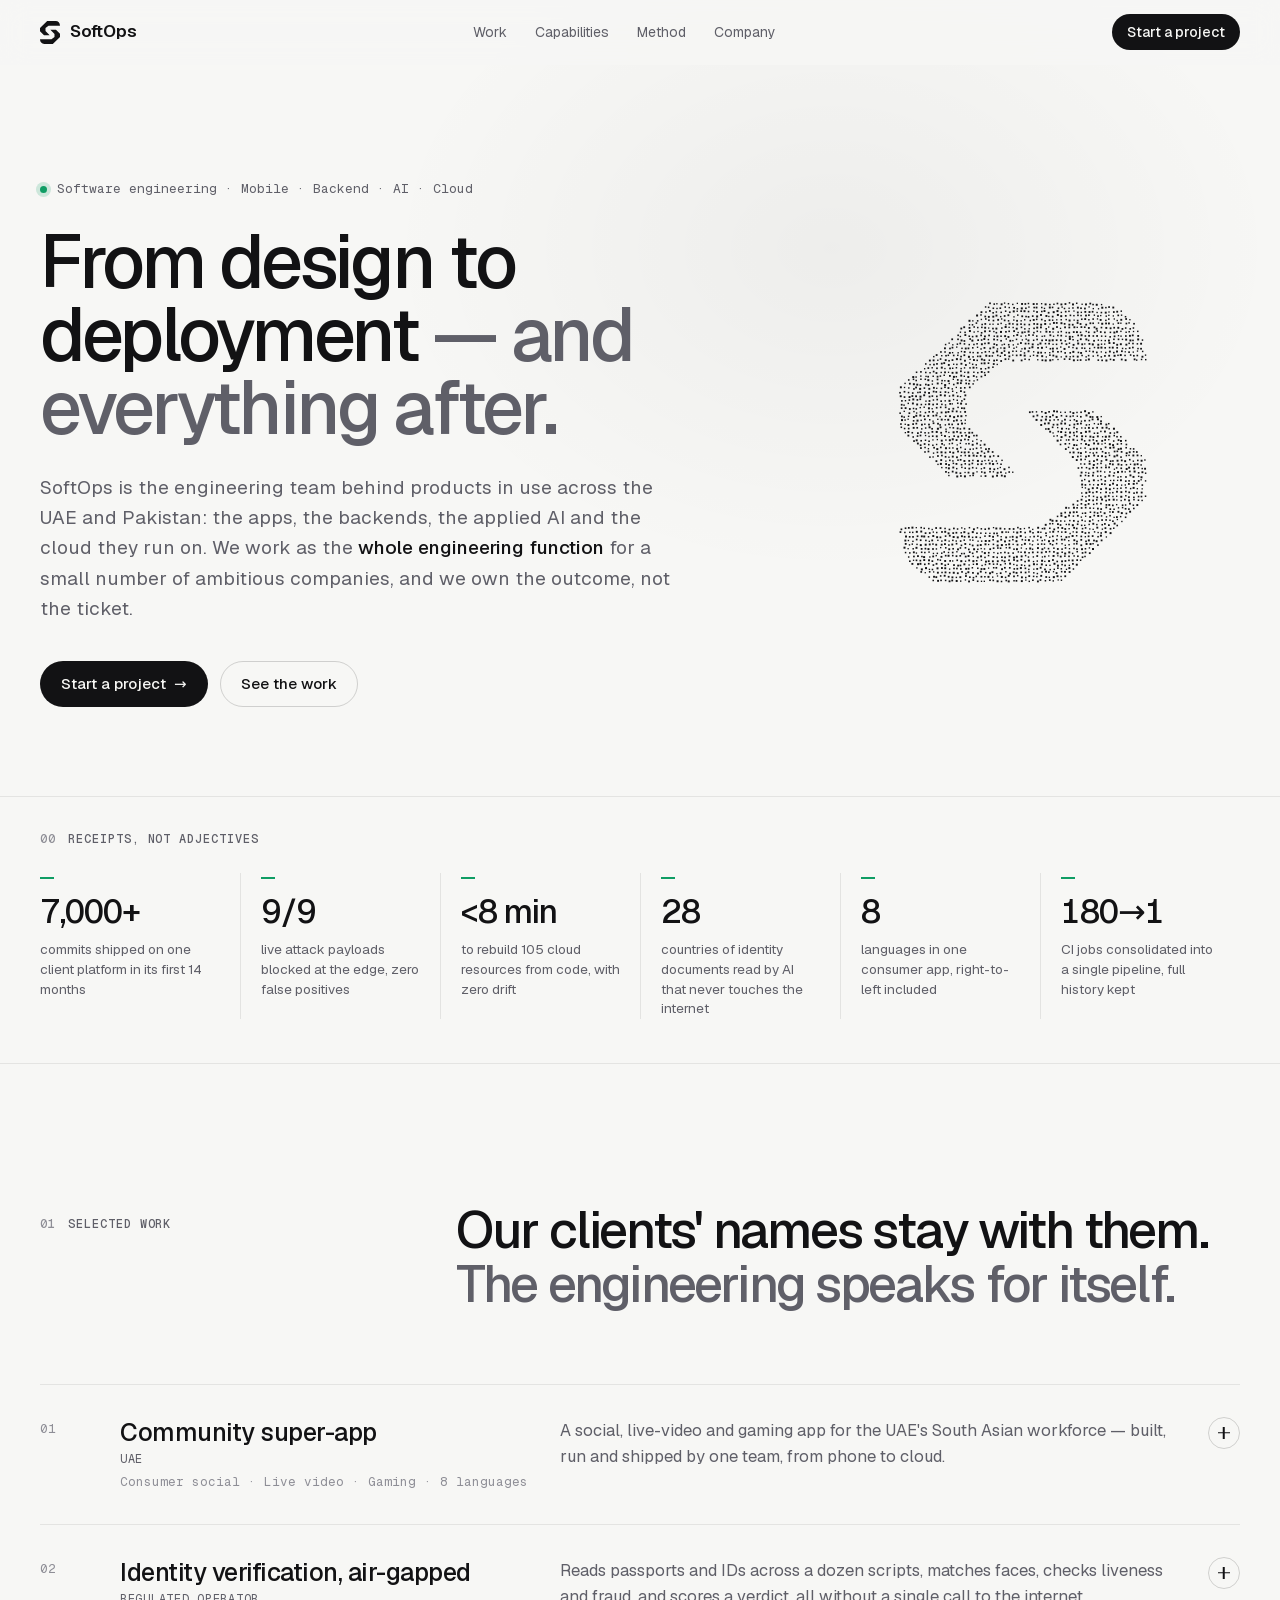
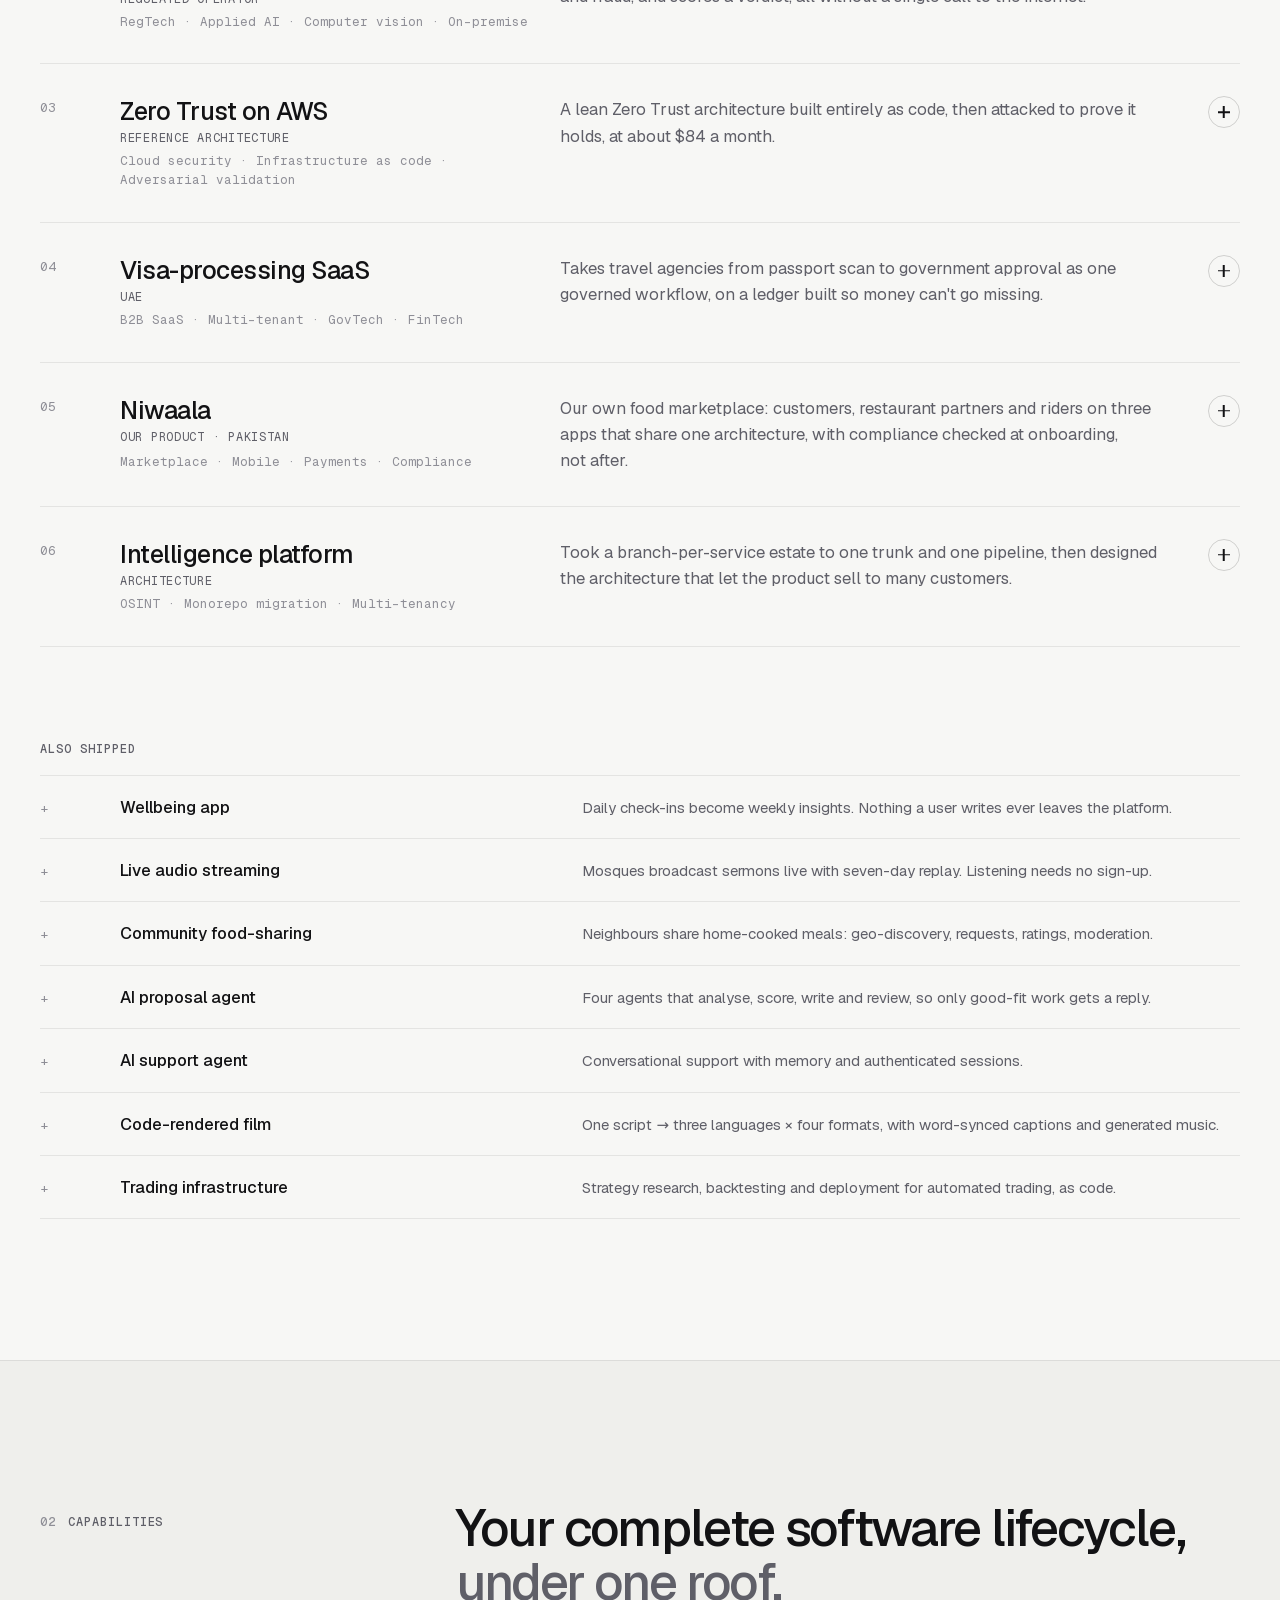
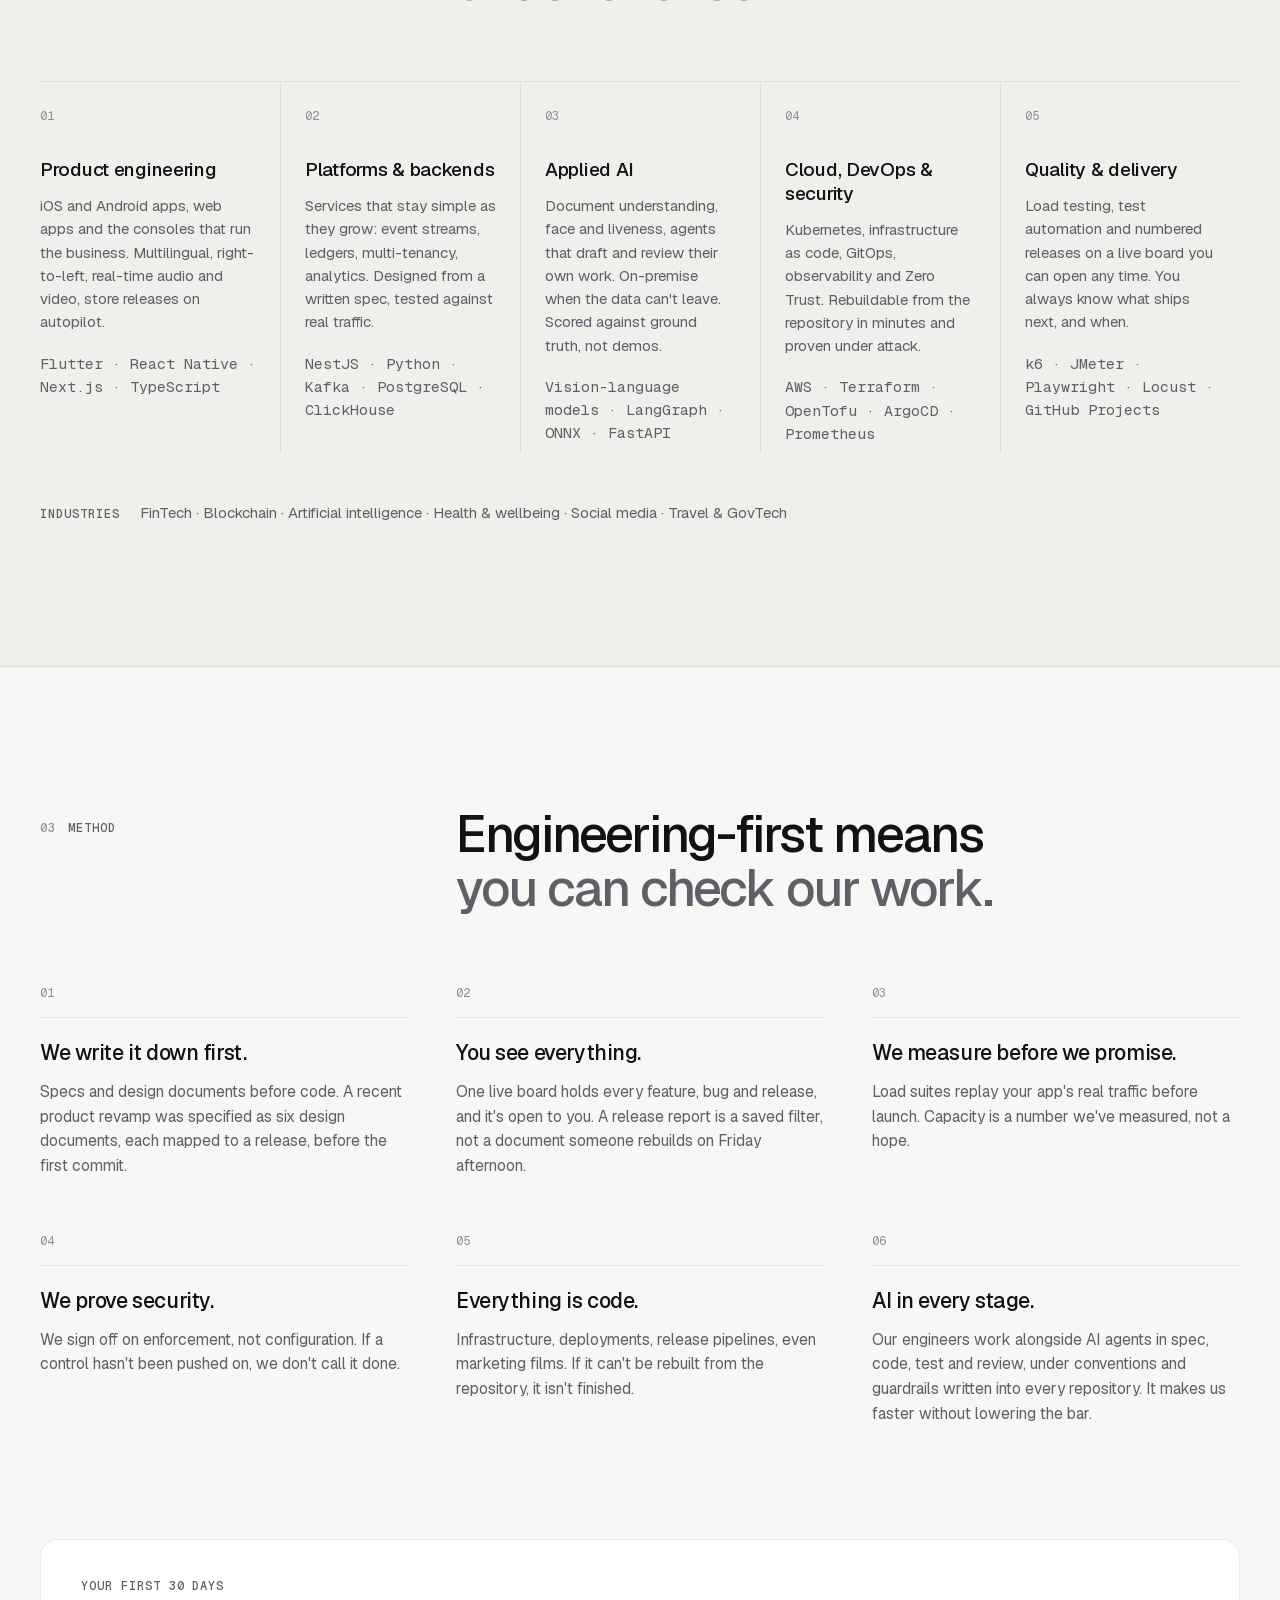
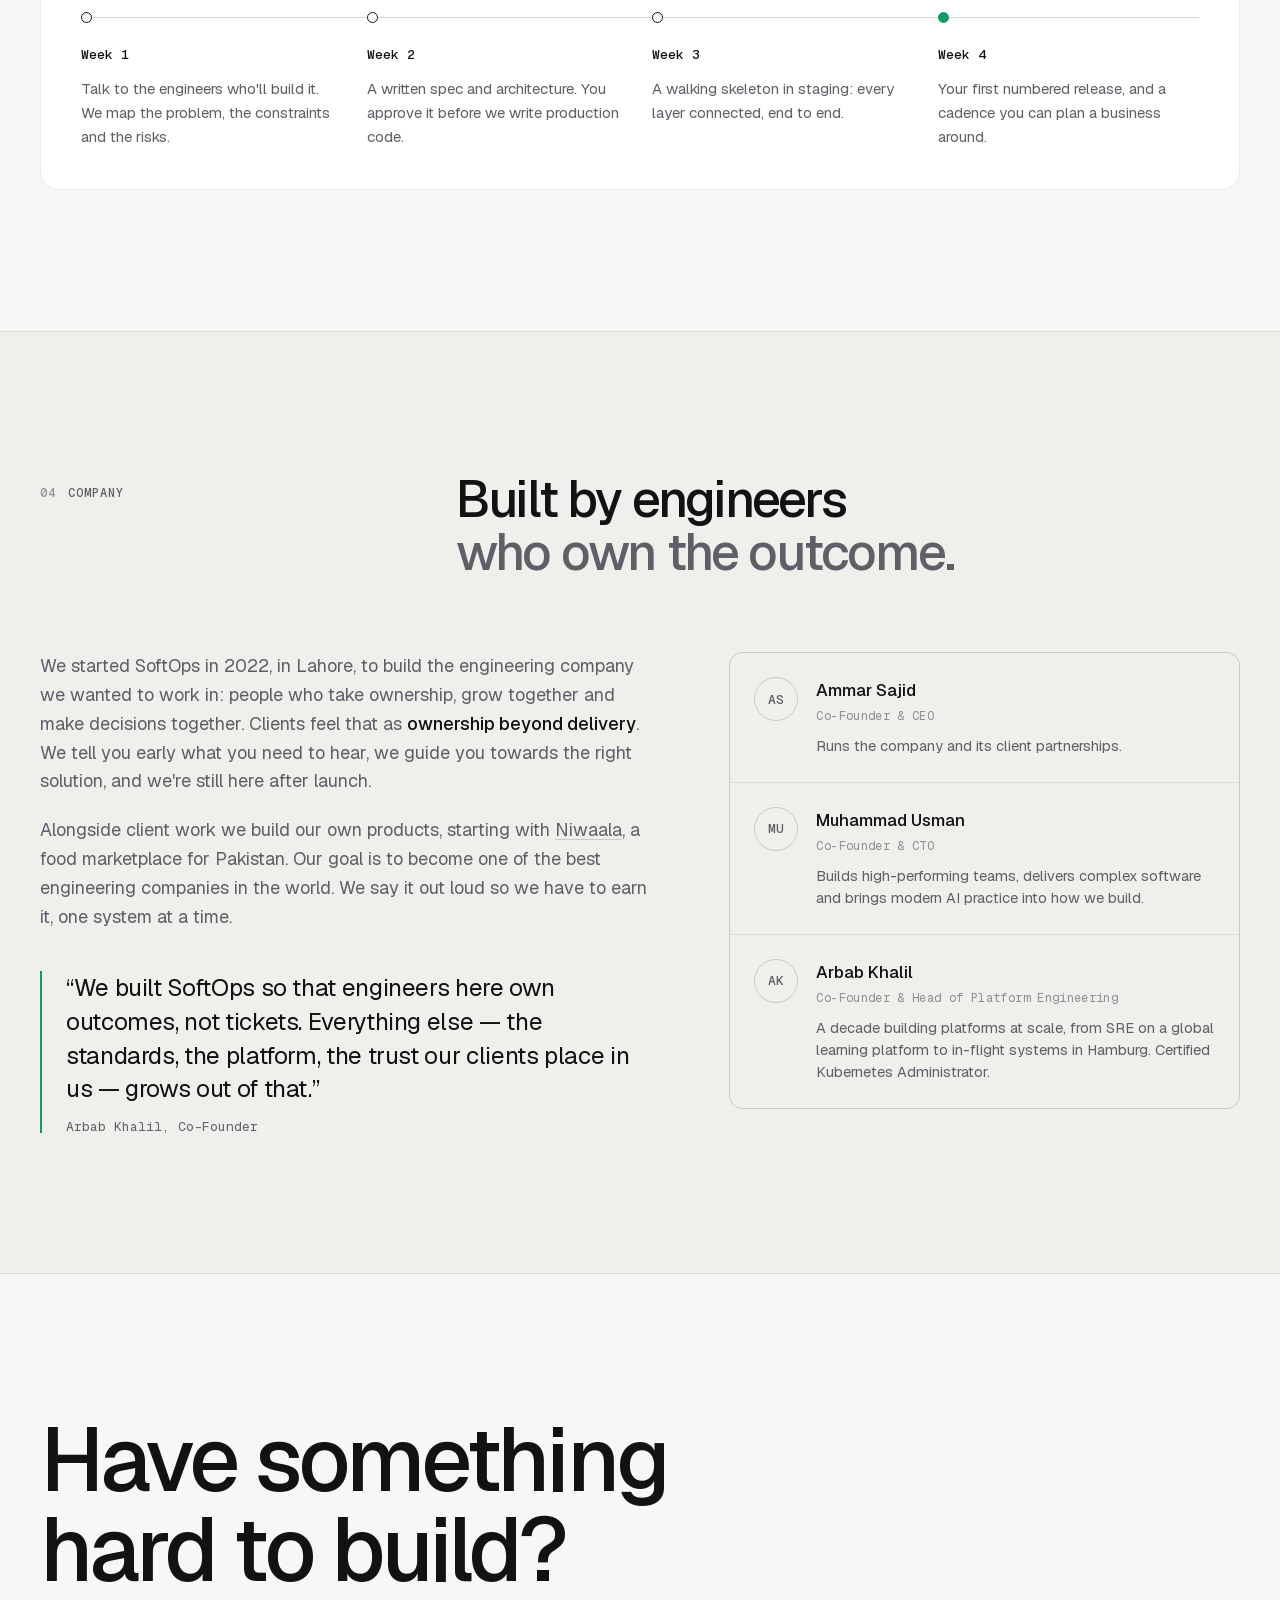
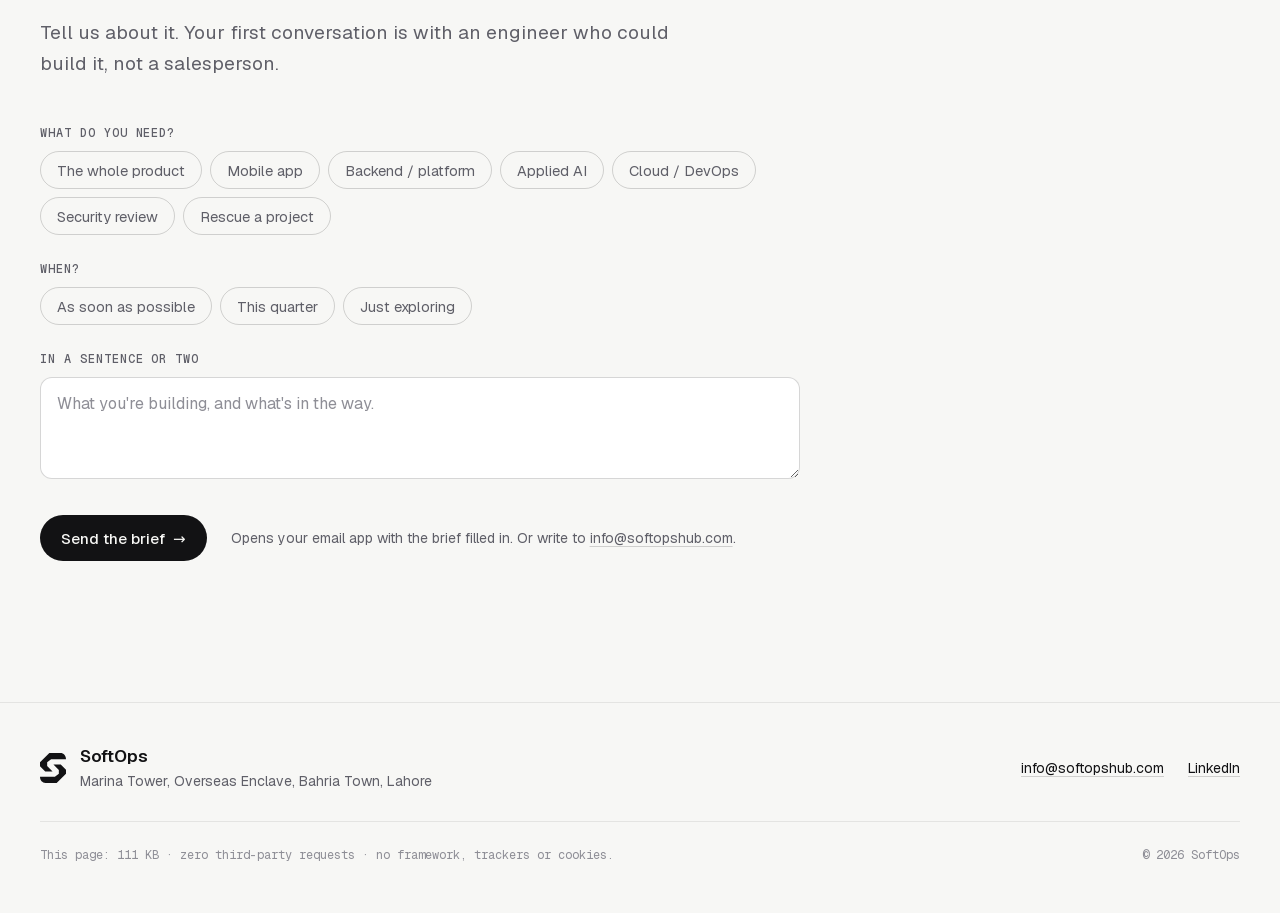
==== index.html @ de1dbc70 "Launch softops.tech: single-page static site - One page, no framework or build step: hero with parti" ====
<!doctype html>
<html lang="en">
<head>
<meta charset="utf-8">
<meta name="viewport" content="width=device-width, initial-scale=1">
<title>SoftOps — From design to deployment, and everything after</title>
<meta name="description" content="SoftOps is a software engineering company for mobile, backend, applied AI and cloud. We work as the whole engineering function for a small number of ambitious companies — and we own the outcome.">
<link rel="canonical" href="https://softops.tech/">
<meta name="theme-color" content="#0b0b0c" media="(prefers-color-scheme: dark)">
<meta name="theme-color" content="#f7f7f5" media="(prefers-color-scheme: light)">
<meta name="color-scheme" content="dark light">

<meta property="og:type" content="website">
<meta property="og:url" content="https://softops.tech/">
<meta property="og:title" content="SoftOps — From design to deployment, and everything after">
<meta property="og:description" content="The whole engineering function for ambitious companies: mobile, backend, applied AI and cloud. Proven, not promised.">
<meta property="og:image" content="https://softops.tech/assets/img/og.png">
<meta property="og:image:width" content="1200">
<meta property="og:image:height" content="630">
<meta name="twitter:card" content="summary_large_image">

<link rel="icon" href="/assets/img/favicon.svg" type="image/svg+xml">
<link rel="apple-touch-icon" href="/assets/img/apple-touch-icon.png">
<link rel="preload" href="/assets/fonts/geist-latin.woff2" as="font" type="font/woff2" crossorigin>
<link rel="stylesheet" href="/assets/css/site.css">

<script type="application/ld+json">
{
  "@context": "https://schema.org",
  "@type": "Organization",
  "name": "SoftOps",
  "url": "https://softops.tech",
  "logo": "https://softops.tech/assets/img/apple-touch-icon.png",
  "foundingDate": "2022",
  "email": "info@softopshub.com",
  "address": {
    "@type": "PostalAddress",
    "streetAddress": "Marina Tower, Overseas Enclave, Bahria Town",
    "addressLocality": "Lahore",
    "addressCountry": "PK"
  },
  "sameAs": ["https://www.linkedin.com/company/softopshub"]
}
</script>
</head>
<body>
<a class="skip" href="#main">Skip to content</a>

<svg width="0" height="0" style="position:absolute" aria-hidden="true">
  <defs>
    <symbol id="mark" viewBox="0 0 178 204">
      <path d="M64 0H140C162 0 178 18 178 42H76L49 63V88L86 126H36L0 90V62Z"/>
      <path d="M114 204H38C16 204 0 186 0 162H102L129 141V116L92 78H142L178 114V142Z"/>
    </symbol>
  </defs>
</svg>

<header class="nav" id="top">
  <div class="wrap nav__in">
    <a class="brand" href="#top" aria-label="SoftOps — back to top">
      <svg class="brand__mark" aria-hidden="true"><use href="#mark"/></svg>
      <span>SoftOps</span>
    </a>
    <nav class="nav__links" aria-label="Primary">
      <a href="#work">Work</a>
      <a href="#capabilities">Capabilities</a>
      <a href="#method">Method</a>
      <a href="#company">Company</a>
    </nav>
    <a class="btn btn--sm" href="#contact">Start a project</a>
  </div>
</header>

<main id="main">

  <!-- Hero -->
  <section class="hero">
    <div class="wrap hero__in">
      <div class="hero__copy">
        <p class="eyebrow"><span class="dot" aria-hidden="true"></span>Software engineering · Mobile · Backend · AI · Cloud</p>
        <h1>From design to deployment<span class="h1__soft">&nbsp;— and everything after.</span></h1>
        <p class="lead">SoftOps is the engineering team behind products in use across the UAE and Pakistan: the apps, the backends, the applied AI and the cloud they run on. We work as the <em>whole engineering function</em> for a small number of ambitious companies, and we own the outcome, not the ticket.</p>
        <div class="hero__cta">
          <a class="btn" href="#contact">Start a project <span aria-hidden="true">→</span></a>
          <a class="btn btn--ghost" href="#work">See the work</a>
        </div>
      </div>
      <div class="hero__art" aria-hidden="true">
        <canvas id="assemble"></canvas>
        <svg class="hero__fallback"><use href="#mark"/></svg>
      </div>
    </div>
  </section>

  <!-- Receipts -->
  <section class="receipts" aria-labelledby="receipts-h">
    <div class="wrap">
      <h2 id="receipts-h" class="label"><span class="label__n">00</span>Receipts, not adjectives</h2>
      <ul class="receipts__grid">
        <li><b data-count="7000" data-suffix="+">7,000+</b><span>commits shipped on one client platform in its first 14 months</span></li>
        <li><b>9/9</b><span>live attack payloads blocked at the edge, zero false positives</span></li>
        <li><b>&lt;8 min</b><span>to rebuild 105 cloud resources from code, with zero drift</span></li>
        <li><b data-count="28">28</b><span>countries of identity documents read by AI that never touches the internet</span></li>
        <li><b data-count="8">8</b><span>languages in one consumer app, right-to-left included</span></li>
        <li><b>180→1</b><span>CI jobs consolidated into a single pipeline, full history kept</span></li>
      </ul>
    </div>
  </section>

  <!-- Work -->
  <section class="section" id="work" aria-labelledby="work-h">
    <div class="wrap">
      <div class="section__head">
        <h2 id="work-h" class="label"><span class="label__n">01</span>Selected work</h2>
        <p class="section__title">Our clients' names stay with them.<br><span class="muted">The engineering speaks for itself.</span></p>
      </div>

      <div class="cases">

        <details class="case" id="community-super-app">
          <summary>
            <span class="case__n">01</span>
            <span class="case__title">Community super-app<span class="case__where">UAE</span></span>
            <span class="case__line">A social, live-video and gaming app for the UAE's South Asian workforce — built, run and shipped by one team, from phone to cloud.</span>
            <span class="case__tags">Consumer social · Live video · Gaming · 8 languages</span>
            <span class="case__toggle" aria-hidden="true"></span>
          </summary>
          <div class="case__body">
            <div class="case__story">
              <h3>One partner, the whole stack.</h3>
              <p>The client needed one team that could own everything — app, platform, cloud and releases — and keep shipping every few weeks without seams between them. We are that team.</p>
              <ul class="built">
                <li>Flutter app in eight languages, with real-time voice and video inside games and live event rooms</li>
                <li>12 microservices on an event stream, with a columnar store behind in-app analytics</li>
                <li>Kubernetes on AWS, provisioned as code and deployed by GitOps across three environments</li>
                <li>Real-time media on self-hosted servers the client controls</li>
                <li>Load suites that replay the app's real traffic before every major launch</li>
                <li>Automated App Store and Google Play publishing; bilingual public site</li>
                <li>Code-rendered marketing films: one script, three languages, four formats</li>
              </ul>
              <p class="stack">Flutter · NestJS · Kafka · PostgreSQL · ClickHouse · LiveKit · Next.js · AWS EKS · Terraform · ArgoCD · k6</p>
            </div>
            <dl class="case__nums">
              <div><dt>7,000+</dt><dd>commits across mobile, backend, admin and infrastructure</dd></div>
              <div><dt>300+</dt><dd>work items shipped through numbered releases</dd></div>
              <div><dt>8 + 36</dt><dd>features and fixes in a single release, staged ahead of date</dd></div>
              <div><dt>0</dt><dd>per-minute vendor bills for live audio and video</dd></div>
            </dl>
          </div>
        </details>

        <details class="case" id="identity-verification">
          <summary>
            <span class="case__n">02</span>
            <span class="case__title">Identity verification, air-gapped<span class="case__where">Regulated operator</span></span>
            <span class="case__line">Reads passports and IDs across a dozen scripts, matches faces, checks liveness and fraud, and scores a verdict, all without a single call to the internet.</span>
            <span class="case__tags">RegTech · Applied AI · Computer vision · On-premise</span>
            <span class="case__toggle" aria-hidden="true"></span>
          </summary>
          <div class="case__body">
            <div class="case__story">
              <h3>AI that never phones home.</h3>
              <p>An operator processing visa applications needed automated verification in an environment where applicant data is not allowed to leave. So every model runs from disk, and "accuracy" means scored against ground truth, not a demo.</p>
              <ul class="built">
                <li>Vision-language OCR for six document types, from passports to bank statements</li>
                <li>Face matching across ID, passport and selfie, plus 1:N search to catch duplicates</li>
                <li>Liveness and document-fraud checks feeding a configurable policy engine</li>
                <li>Human review queues, an encrypted artifact vault, audit log and webhooks</li>
                <li>Three consoles: configuration, review and applicant capture</li>
              </ul>
              <p class="stack">Python · FastAPI · Vision-language models · DeepFace · ONNX · NestJS · PostgreSQL · RabbitMQ · MinIO</p>
            </div>
            <dl class="case__nums">
              <div><dt>16</dt><dd>services, up and healthy from a single command</dd></div>
              <div><dt>28</dt><dd>countries in the verified ground-truth set</dd></div>
              <div><dt>1,000</dt><dd>ground-truth cases every change is scored against</dd></div>
              <div><dt>v1→v17</dt><dd>face-matching releases in seven weeks, 82 tests</dd></div>
            </dl>
          </div>
        </details>

        <details class="case" id="zero-trust">
          <summary>
            <span class="case__n">03</span>
            <span class="case__title">Zero Trust on AWS<span class="case__where">Reference architecture</span></span>
            <span class="case__line">A lean Zero Trust architecture built entirely as code, then attacked to prove it holds, at about $84 a month.</span>
            <span class="case__tags">Cloud security · Infrastructure as code · Adversarial validation</span>
            <span class="case__toggle" aria-hidden="true"></span>
          </summary>
          <div class="case__body">
            <div class="case__story">
              <h3>Proven under attack, not on paper.</h3>
              <p>Can a smaller organisation afford real Zero Trust? We built a reference architecture to find out, and signed it off on enforcement rather than configuration. The question isn't "does the rule exist?" but "does it hold when something pushes on it?"</p>
              <ul class="built">
                <li>Ten infrastructure modules with remote state and locking</li>
                <li>Three-tier network with no NAT: no internet route from compute or data, at all</li>
                <li>Every cloud call through nine private endpoints</li>
                <li>Identity capped by permission boundaries that no admin override can exceed</li>
                <li>TLS 1.3-only edge with WAF, three encryption domains, locked backups</li>
              </ul>
              <p class="stack">AWS · OpenTofu · Fargate · WAF · KMS · GuardDuty · Go</p>
            </div>
            <dl class="case__nums">
              <div><dt>9/9</dt><dd>live attack payloads blocked, zero false positives</dd></div>
              <div><dt>&lt;8 min</dt><dd>to destroy and rebuild 105 resources; 77/77 tests passing</dd></div>
              <div><dt>720 ms</dt><dd>p99 under load with every control on, 0% errors</dd></div>
              <div><dt>~$84</dt><dd>a month to run: Zero Trust at SME budgets</dd></div>
            </dl>
          </div>
        </details>

        <details class="case" id="visa-saas">
          <summary>
            <span class="case__n">04</span>
            <span class="case__title">Visa-processing SaaS<span class="case__where">UAE</span></span>
            <span class="case__line">Takes travel agencies from passport scan to government approval as one governed workflow, on a ledger built so money can't go missing.</span>
            <span class="case__tags">B2B SaaS · Multi-tenant · GovTech · FinTech</span>
            <span class="case__toggle" aria-hidden="true"></span>
          </summary>
          <div class="case__body">
            <div class="case__story">
              <h3>Money you can audit.</h3>
              <p>Agencies, sub-agencies and agents share one platform, and each sees only its own world. Every application moves real money, so the ledger was designed before the screens.</p>
              <ul class="built">
                <li>11 services, with tenant identity stamped at the edge on every request</li>
                <li>National digital-identity sign-in; documents malware-scanned into isolated storage</li>
                <li>OCR with transliteration to pre-fill applications</li>
                <li>Double-entry wallet ledger with exactly one write path</li>
                <li>Saga-based charging with automatic reversal and a reconciliation sweep every minute</li>
              </ul>
              <p class="stack">NestJS · PostgreSQL · BullMQ · OpenTelemetry · Next.js</p>
            </div>
            <dl class="case__nums">
              <div><dt>11</dt><dd>services, delivered in vertical slices from a walking skeleton</dd></div>
              <div><dt>1</dt><dd>write path for every dirham that moves</dd></div>
              <div><dt>0</dt><dd>charges without an application, or applications without a charge</dd></div>
              <div><dt>60 s</dt><dd>between reconciliation sweeps that catch any mismatch</dd></div>
            </dl>
          </div>
        </details>

        <details class="case" id="food-marketplace">
          <summary>
            <span class="case__n">05</span>
            <span class="case__title">Niwaala<span class="case__where">Our product · Pakistan</span></span>
            <span class="case__line">Our own food marketplace: customers, restaurant partners and riders on three apps that share one architecture, with compliance checked at onboarding, not after.</span>
            <span class="case__tags">Marketplace · Mobile · Payments · Compliance</span>
            <span class="case__toggle" aria-hidden="true"></span>
          </summary>
          <div class="case__body">
            <div class="case__story">
              <h3>Three apps, one architecture.</h3>
              <p>Alongside client work, we build our own products, held to the same standard we ship for clients. A three-sided marketplace is really three products that have to agree on everything. One mobile architecture, one set of rules and one test trail from requirement to release keep them in step.</p>
              <ul class="built">
                <li>Customer, restaurant-partner and rider apps on a shared clean architecture</li>
                <li>Restaurant web portal and operations console</li>
                <li>11 services, including verification against food- and tax-authority records</li>
                <li>Payments and a wallet ledger; money held as integer minor units, never floats</li>
                <li>Spec-first QA with requirement-to-test traceability and production guardrails</li>
              </ul>
              <p class="stack">Flutter · Bloc · NestJS · PostgreSQL · Next.js · Playwright · OpenTelemetry</p>
            </div>
            <dl class="case__nums">
              <div><dt>3 + 2</dt><dd>mobile and web apps from one team</dd></div>
              <div><dt>11</dt><dd>backend services in one monorepo</dd></div>
              <div><dt>6</dt><dd>onboarding modules specified, traced and tested</dd></div>
              <div><dt>3</dt><dd>build flavours per app: dev, staging, production</dd></div>
            </dl>
          </div>
        </details>

        <details class="case" id="intelligence-platform">
          <summary>
            <span class="case__n">06</span>
            <span class="case__title">Intelligence platform<span class="case__where">Architecture</span></span>
            <span class="case__line">Took a branch-per-service estate to one trunk and one pipeline, then designed the architecture that let the product sell to many customers.</span>
            <span class="case__tags">OSINT · Monorepo migration · Multi-tenancy</span>
            <span class="case__toggle" aria-hidden="true"></span>
          </summary>
          <div class="case__body">
            <div class="case__story">
              <h3>Foundations first.</h3>
              <p>We get hired to fix foundations, not just add features. Here the product worked, but the ground under it made every change slow and every new customer a new installation.</p>
              <ul class="built">
                <li>Three repositories merged into one trunk-based monorepo, history preserved</li>
                <li>~180 CI jobs replaced by one path-filtered pipeline</li>
                <li>Multi-tenant design isolating identity, data, search and queues per customer</li>
                <li>Onboarding workflow, billing model and per-tenant cost analysis</li>
                <li>A single-tenant fleet option for customers who need their own installation</li>
              </ul>
              <p class="stack">Python · Elasticsearch · Kubernetes · GitHub Actions · Flutter</p>
            </div>
            <dl class="case__nums">
              <div><dt>180→1</dt><dd>CI jobs to one pipeline, environment drift ended</dd></div>
              <div><dt>3→1</dt><dd>repositories, with every commit's history intact</dd></div>
              <div><dt>10k</dt><dd>record ceiling on search results removed</dd></div>
              <div><dt>1→N</dt><dd>customers the platform can now be sold to</dd></div>
            </dl>
          </div>
        </details>

      </div>

      <div class="also">
        <h3 class="label label--sm">Also shipped</h3>
        <ul>
          <li><b>Wellbeing app</b><span>Daily check-ins become weekly insights. Nothing a user writes ever leaves the platform.</span></li>
          <li><b>Live audio streaming</b><span>Mosques broadcast sermons live with seven-day replay. Listening needs no sign-up.</span></li>
          <li><b>Community food-sharing</b><span>Neighbours share home-cooked meals: geo-discovery, requests, ratings, moderation.</span></li>
          <li><b>AI proposal agent</b><span>Four agents that analyse, score, write and review, so only good-fit work gets a reply.</span></li>
          <li><b>AI support agent</b><span>Conversational support with memory and authenticated sessions.</span></li>
          <li><b>Code-rendered film</b><span>One script → three languages × four formats, with word-synced captions and generated music.</span></li>
          <li><b>Trading infrastructure</b><span>Strategy research, backtesting and deployment for automated trading, as code.</span></li>
        </ul>
      </div>
    </div>
  </section>

  <!-- Capabilities -->
  <section class="section section--alt" id="capabilities" aria-labelledby="cap-h">
    <div class="wrap">
      <div class="section__head">
        <h2 id="cap-h" class="label"><span class="label__n">02</span>Capabilities</h2>
        <p class="section__title">Your complete software lifecycle,<br><span class="muted">under one roof.</span></p>
      </div>
      <ol class="caps">
        <li>
          <h3>Product engineering</h3>
          <p>iOS and Android apps, web apps and the consoles that run the business. Multilingual, right-to-left, real-time audio and video, store releases on autopilot.</p>
          <p class="stack">Flutter · React Native · Next.js · TypeScript</p>
        </li>
        <li>
          <h3>Platforms &amp; backends</h3>
          <p>Services that stay simple as they grow: event streams, ledgers, multi-tenancy, analytics. Designed from a written spec, tested against real traffic.</p>
          <p class="stack">NestJS · Python · Kafka · PostgreSQL · ClickHouse</p>
        </li>
        <li>
          <h3>Applied AI</h3>
          <p>Document understanding, face and liveness, agents that draft and review their own work. On-premise when the data can't leave. Scored against ground truth, not demos.</p>
          <p class="stack">Vision-language models · LangGraph · ONNX · FastAPI</p>
        </li>
        <li>
          <h3>Cloud, DevOps &amp; security</h3>
          <p>Kubernetes, infrastructure as code, GitOps, observability and Zero Trust. Rebuildable from the repository in minutes and proven under attack.</p>
          <p class="stack">AWS · Terraform · OpenTofu · ArgoCD · Prometheus</p>
        </li>
        <li>
          <h3>Quality &amp; delivery</h3>
          <p>Load testing, test automation and numbered releases on a live board you can open any time. You always know what ships next, and when.</p>
          <p class="stack">k6 · JMeter · Playwright · Locust · GitHub Projects</p>
        </li>
      </ol>
      <p class="industries"><span class="label label--sm">Industries</span> FinTech · Blockchain · Artificial intelligence · Health &amp; wellbeing · Social media · Travel &amp; GovTech</p>
    </div>
  </section>

  <!-- Method -->
  <section class="section" id="method" aria-labelledby="method-h">
    <div class="wrap">
      <div class="section__head">
        <h2 id="method-h" class="label"><span class="label__n">03</span>Method</h2>
        <p class="section__title">Engineering-first means<br><span class="muted">you can check our work.</span></p>
      </div>
      <ol class="principles">
        <li><h3>We write it down first.</h3><p>Specs and design documents before code. A recent product revamp was specified as six design documents, each mapped to a release, before the first commit.</p></li>
        <li><h3>You see everything.</h3><p>One live board holds every feature, bug and release, and it's open to you. A release report is a saved filter, not a document someone rebuilds on Friday afternoon.</p></li>
        <li><h3>We measure before we promise.</h3><p>Load suites replay your app's real traffic before launch. Capacity is a number we've measured, not a hope.</p></li>
        <li><h3>We prove security.</h3><p>We sign off on enforcement, not configuration. If a control hasn't been pushed on, we don't call it done.</p></li>
        <li><h3>Everything is code.</h3><p>Infrastructure, deployments, release pipelines, even marketing films. If it can't be rebuilt from the repository, it isn't finished.</p></li>
        <li><h3>AI in every stage.</h3><p>Our engineers work alongside AI agents in spec, code, test and review, under conventions and guardrails written into every repository. It makes us faster without lowering the bar.</p></li>
      </ol>

      <div class="first30">
        <h3 class="label label--sm">Your first 30 days</h3>
        <ol>
          <li><span>Week 1</span><p>Talk to the engineers who'll build it. We map the problem, the constraints and the risks.</p></li>
          <li><span>Week 2</span><p>A written spec and architecture. You approve it before we write production code.</p></li>
          <li><span>Week 3</span><p>A walking skeleton in staging: every layer connected, end to end.</p></li>
          <li><span>Week 4</span><p>Your first numbered release, and a cadence you can plan a business around.</p></li>
        </ol>
      </div>
    </div>
  </section>

  <!-- Company -->
  <section class="section section--alt" id="company" aria-labelledby="company-h">
    <div class="wrap">
      <div class="section__head">
        <h2 id="company-h" class="label"><span class="label__n">04</span>Company</h2>
        <p class="section__title">Built by engineers<br><span class="muted">who own the outcome.</span></p>
      </div>
      <div class="company">
        <div class="company__text">
          <p>We started SoftOps in 2022, in Lahore, to build the engineering company we wanted to work in: people who take ownership, grow together and make decisions together. Clients feel that as <em>ownership beyond delivery</em>. We tell you early what you need to hear, we guide you towards the right solution, and we're still here after launch.</p>
          <p>Alongside client work we build our own products, starting with <a href="#food-marketplace">Niwaala</a>, a food marketplace for Pakistan. Our goal is to become one of the best engineering companies in the world. We say it out loud so we have to earn it, one system at a time.</p>
          <blockquote>
            <p>“We built SoftOps so that engineers here own outcomes, not tickets. Everything else — the standards, the platform, the trust our clients place in us — grows out of that.”</p>
            <footer>Arbab Khalil, Co-Founder</footer>
          </blockquote>
        </div>
        <ul class="founders">
          <li>
            <span class="founders__i" aria-hidden="true">AS</span>
            <div><b>Ammar Sajid</b><span class="founders__role">Co-Founder &amp; CEO</span><p>Runs the company and its client partnerships.</p></div>
          </li>
          <li>
            <span class="founders__i" aria-hidden="true">MU</span>
            <div><b>Muhammad Usman</b><span class="founders__role">Co-Founder &amp; CTO</span><p>Builds high-performing teams, delivers complex software and brings modern AI practice into how we build.</p></div>
          </li>
          <li>
            <span class="founders__i" aria-hidden="true">AK</span>
            <div><b>Arbab Khalil</b><span class="founders__role">Co-Founder &amp; Head of Platform Engineering</span><p>A decade building platforms at scale, from SRE on a global learning platform to in-flight systems in Hamburg. Certified Kubernetes Administrator.</p></div>
          </li>
        </ul>
      </div>
    </div>
  </section>

  <!-- Contact -->
  <section class="section contact" id="contact" aria-labelledby="contact-h">
    <div class="wrap">
      <h2 id="contact-h" class="contact__title">Have something hard to build?</h2>
      <p class="lead">Tell us about it. Your first conversation is with an engineer who could build it, not a salesperson.</p>

      <form class="brief" id="brief" action="mailto:info@softopshub.com" method="get" enctype="text/plain">
        <fieldset>
          <legend>What do you need?</legend>
          <div class="chips">
            <label><input type="checkbox" name="need" value="The whole product"><span>The whole product</span></label>
            <label><input type="checkbox" name="need" value="Mobile app"><span>Mobile app</span></label>
            <label><input type="checkbox" name="need" value="Backend / platform"><span>Backend / platform</span></label>
            <label><input type="checkbox" name="need" value="Applied AI"><span>Applied AI</span></label>
            <label><input type="checkbox" name="need" value="Cloud / DevOps"><span>Cloud / DevOps</span></label>
            <label><input type="checkbox" name="need" value="Security review"><span>Security review</span></label>
            <label><input type="checkbox" name="need" value="Rescue a project"><span>Rescue a project</span></label>
          </div>
        </fieldset>
        <fieldset>
          <legend>When?</legend>
          <div class="chips">
            <label><input type="radio" name="when" value="As soon as possible"><span>As soon as possible</span></label>
            <label><input type="radio" name="when" value="This quarter"><span>This quarter</span></label>
            <label><input type="radio" name="when" value="Exploring"><span>Just exploring</span></label>
          </div>
        </fieldset>
        <label class="field">
          <span>In a sentence or two</span>
          <textarea name="about" rows="3" placeholder="What you're building, and what's in the way."></textarea>
        </label>
        <div class="brief__go">
          <button class="btn" type="submit">Send the brief <span aria-hidden="true">→</span></button>
          <p class="muted">Opens your email app with the brief filled in. Or write to <a href="mailto:info@softopshub.com">info@softopshub.com</a>.</p>
        </div>
      </form>
    </div>
  </section>

</main>

<footer class="foot">
  <div class="wrap foot__in">
    <div class="foot__brand">
      <svg class="brand__mark" aria-hidden="true"><use href="#mark"/></svg>
      <div>
        <b>SoftOps</b>
        <p class="muted">Marina Tower, Overseas Enclave, Bahria Town, Lahore</p>
      </div>
    </div>
    <nav class="foot__links" aria-label="Footer">
      <a href="mailto:info@softopshub.com">info@softopshub.com</a>
      <a href="https://www.linkedin.com/company/softopshub" rel="noopener">LinkedIn</a>
    </nav>
    <p class="foot__meta mono">
      <span id="weight">This page: no framework, no trackers, no cookies.</span>
      <span>© <span id="year">2026</span> SoftOps</span>
    </p>
  </div>
</footer>

<script src="/assets/js/site.js" defer></script>
</body>
</html>
---- assets/css/site.css ----
/* SoftOps — site styles. No framework; tokens first, then layout, then sections. */

@font-face {
  font-family: "Geist";
  src: url("/assets/fonts/geist-latin.woff2") format("woff2");
  font-weight: 300 700;
  font-style: normal;
  font-display: swap;
}
@font-face {
  font-family: "Geist Mono";
  src: url("/assets/fonts/geist-mono-latin.woff2") format("woff2");
  font-weight: 400 500;
  font-style: normal;
  font-display: swap;
}

:root {
  --bg: #0b0b0c;
  --bg-alt: #0f0f11;
  --surface: #141416;
  --line: rgba(255, 255, 255, 0.08);
  --line-strong: rgba(255, 255, 255, 0.16);
  --text: #ededef;
  --muted: #8b8b94;
  --faint: #5d5d66;
  --accent: #3ddc97;          /* "operational" — used only for proof marks */
  --btn-bg: #ededef;
  --btn-text: #0b0b0c;
  --glow: rgba(255, 255, 255, 0.06);

  --sans: "Geist", ui-sans-serif, system-ui, -apple-system, "Segoe UI", Roboto, sans-serif;
  --mono: "Geist Mono", ui-monospace, "SF Mono", Menlo, Consolas, monospace;

  --wrap: 1200px;
  --gutter: clamp(16px, 4vw, 40px);
  --radius: 14px;
  --ease: cubic-bezier(0.2, 0.7, 0.2, 1);
}

@media (prefers-color-scheme: light) {
  :root {
    --bg: #f7f7f5;
    --bg-alt: #efefec;
    --surface: #ffffff;
    --line: rgba(0, 0, 0, 0.08);
    --line-strong: rgba(0, 0, 0, 0.16);
    --text: #121214;
    --muted: #5f5f68;
    --faint: #8e8e96;
    --accent: #0f9d64;
    --btn-bg: #121214;
    --btn-text: #f7f7f5;
    --glow: rgba(0, 0, 0, 0.04);
  }
}

*, *::before, *::after { box-sizing: border-box; }
html { -webkit-text-size-adjust: 100%; scroll-behavior: smooth; scroll-padding-top: 80px; }
@media (prefers-reduced-motion: reduce) { html { scroll-behavior: auto; } }

body {
  margin: 0;
  background: var(--bg);
  color: var(--text);
  font: 400 17px/1.6 var(--sans);
  font-feature-settings: "ss01", "cv11";
  -webkit-font-smoothing: antialiased;
  text-rendering: optimizeLegibility;
  overflow-x: hidden;
}

h1, h2, h3, p, ul, ol, dl, dd, blockquote, figure { margin: 0; }
ul, ol { padding: 0; list-style: none; }
a { color: inherit; text-decoration-color: var(--line-strong); text-underline-offset: 3px; }
a:hover { text-decoration-color: currentColor; }
em { font-style: normal; color: var(--text); font-weight: 500; }
::selection { background: var(--accent); color: #0b0b0c; }
:focus-visible { outline: 2px solid var(--accent); outline-offset: 3px; border-radius: 6px; }

.wrap { width: 100%; max-width: calc(var(--wrap) + var(--gutter) * 2); margin: 0 auto; padding: 0 var(--gutter); }
.muted { color: var(--muted); }
.mono { font-family: var(--mono); }

.skip {
  position: absolute; left: 12px; top: -60px; z-index: 100;
  background: var(--btn-bg); color: var(--btn-text); padding: 8px 14px; border-radius: 8px;
}
.skip:focus { top: 12px; }

/* ---------- Buttons ---------- */
.btn {
  display: inline-flex; align-items: center; gap: 8px;
  height: 46px; padding: 0 20px; border-radius: 999px;
  background: var(--btn-bg); color: var(--btn-text);
  font: 500 15px/1 var(--sans); text-decoration: none; border: 1px solid transparent;
  cursor: pointer; transition: transform .2s var(--ease), opacity .2s;
}
.btn:hover { transform: translateY(-1px); }
.btn:active { transform: translateY(0); opacity: .85; }
.btn span { transition: transform .2s var(--ease); }
.btn:hover span { transform: translateX(3px); }
.btn--ghost { background: transparent; color: var(--text); border-color: var(--line-strong); }
.btn--sm { height: 36px; padding: 0 14px; font-size: 14px; }

/* ---------- Labels ---------- */
.label {
  display: flex; align-items: center; gap: 12px;
  font: 500 12px/1 var(--mono); letter-spacing: .08em; text-transform: uppercase; color: var(--muted);
}
.label__n { color: var(--faint); }
.label--sm { margin-bottom: 20px; }

/* ---------- Nav ---------- */
.nav {
  position: sticky; top: 0; z-index: 50;
  background: color-mix(in srgb, var(--bg) 78%, transparent);
  backdrop-filter: saturate(1.4) blur(14px);
  -webkit-backdrop-filter: saturate(1.4) blur(14px);
  border-bottom: 1px solid transparent;
  transition: border-color .3s;
}
.nav.is-scrolled { border-bottom-color: var(--line); }
.nav__in { display: flex; align-items: center; justify-content: space-between; height: 64px; gap: 24px; }
.brand { display: inline-flex; align-items: center; gap: 10px; text-decoration: none; font-weight: 600; letter-spacing: -.01em; }
.brand__mark { width: 20px; height: 23px; fill: currentColor; flex: none; }
.nav__links { display: flex; gap: 28px; font-size: 14px; }
.nav__links a { color: var(--muted); text-decoration: none; transition: color .2s; }
.nav__links a:hover { color: var(--text); }
@media (max-width: 760px) { .nav__links { display: none; } }

/* ---------- Hero ---------- */
.hero { position: relative; padding: clamp(48px, 9vw, 120px) 0 clamp(40px, 7vw, 96px); }
.hero::before {
  content: ""; position: absolute; inset: -20% 0 auto 30%; height: 90%;
  background: radial-gradient(closest-side, var(--glow), transparent);
  pointer-events: none;
}
.hero__in { position: relative; display: grid; grid-template-columns: 1.65fr 1fr; gap: clamp(24px, 4vw, 56px); align-items: center; }
.eyebrow { display: flex; align-items: center; gap: 10px; font: 400 13px/1.4 var(--mono); color: var(--muted); margin-bottom: 28px; }
.dot { width: 7px; height: 7px; border-radius: 50%; background: var(--accent); box-shadow: 0 0 0 4px color-mix(in srgb, var(--accent) 18%, transparent); flex: none; }
h1 {
  font-size: clamp(42px, 5.8vw, 82px); line-height: .98; letter-spacing: -.045em; font-weight: 500;
  text-wrap: balance;
}
.h1__soft { color: var(--muted); }
.lead { margin-top: 28px; max-width: 34em; font-size: clamp(17px, 1.6vw, 19px); color: var(--muted); text-wrap: pretty; }
.hero__cta { display: flex; flex-wrap: wrap; gap: 12px; margin-top: 36px; }
.hero__art { position: relative; aspect-ratio: 1 / 1.05; width: 100%; max-width: 520px; justify-self: end; }
.hero__art canvas { position: absolute; inset: 0; width: 100%; height: 100%; }
.hero__fallback { position: absolute; inset: 18%; width: 64%; height: 64%; fill: var(--text); opacity: 0; }
.no-canvas .hero__fallback { opacity: 1; }
@media (max-width: 900px) {
  .hero__in { grid-template-columns: 1fr; }
  .hero__art { order: -1; max-width: 260px; justify-self: start; margin-bottom: 8px; }
}

/* ---------- Receipts ---------- */
.receipts { border-top: 1px solid var(--line); border-bottom: 1px solid var(--line); padding: 36px 0 44px; }
.receipts__grid {
  display: grid; grid-template-columns: repeat(6, 1fr); gap: 0; margin-top: 28px;
}
.receipts__grid li { padding: 4px 20px 0 0; }
.receipts__grid li + li { border-left: 1px solid var(--line); padding-left: 20px; }
.receipts__grid b {
  display: block; font: 500 clamp(26px, 2.6vw, 34px)/1 var(--sans); letter-spacing: -.03em;
  font-variant-numeric: tabular-nums;
}
.receipts__grid b::before {
  content: ""; display: block; width: 14px; height: 2px; background: var(--accent); margin-bottom: 16px;
}
.receipts__grid span { display: block; margin-top: 12px; font-size: 13.5px; line-height: 1.45; color: var(--muted); }
@media (max-width: 1080px) {
  .receipts__grid { grid-template-columns: repeat(3, 1fr); row-gap: 32px; }
  .receipts__grid li:nth-child(3n + 1) { border-left: 0; padding-left: 0; }
}
@media (max-width: 560px) {
  .receipts__grid { grid-template-columns: repeat(2, 1fr); }
  .receipts__grid li:nth-child(3n + 1) { border-left: 1px solid var(--line); padding-left: 16px; }
  .receipts__grid li:nth-child(2n + 1) { border-left: 0; padding-left: 0; }
  .receipts__grid li + li { padding-left: 16px; }
  .receipts__grid li { padding-right: 12px; }
}

/* ---------- Sections ---------- */
.section { padding: clamp(72px, 11vw, 144px) 0; }
.section--alt { background: var(--bg-alt); border-top: 1px solid var(--line); border-bottom: 1px solid var(--line); }
.section__head { display: grid; grid-template-columns: 1fr 2fr; gap: 24px; align-items: start; margin-bottom: clamp(40px, 6vw, 72px); }
.section__head .label { padding-top: 14px; }
.section__title { font-size: clamp(30px, 4vw, 52px); line-height: 1.05; letter-spacing: -.035em; font-weight: 500; text-wrap: balance; }
@media (max-width: 760px) { .section__head { grid-template-columns: 1fr; } .section__head .label { padding-top: 0; } }

/* ---------- Case files ---------- */
.cases { border-top: 1px solid var(--line); }
.case { border-bottom: 1px solid var(--line); }
.case > summary {
  list-style: none; cursor: pointer;
  display: grid; grid-template-columns: 56px 1fr 1.5fr 32px; grid-template-areas: "n title line toggle" "n tags line toggle";
  column-gap: 24px; row-gap: 8px; padding: 32px 0; align-items: start;
  transition: opacity .2s;
}
.case > summary::-webkit-details-marker { display: none; }
.case__n { grid-area: n; font: 400 13px/1.9 var(--mono); color: var(--faint); }
.case__title { grid-area: title; font-size: clamp(20px, 2vw, 25px); line-height: 1.2; font-weight: 500; letter-spacing: -.02em; }
.case__where { display: block; margin-top: 6px; font: 400 12px/1 var(--mono); letter-spacing: .06em; text-transform: uppercase; color: var(--muted); }
.case__tags { grid-area: tags; font: 400 12.5px/1.5 var(--mono); color: var(--faint); }
.case__line { grid-area: line; color: var(--muted); font-size: 16.5px; text-wrap: pretty; }
.case__toggle { grid-area: toggle; position: relative; width: 32px; height: 32px; border: 1px solid var(--line-strong); border-radius: 50%; transition: transform .35s var(--ease), background .2s; }
.case__toggle::before, .case__toggle::after { content: ""; position: absolute; left: 50%; top: 50%; width: 12px; height: 1.5px; background: var(--text); transform: translate(-50%, -50%); }
.case__toggle::after { transform: translate(-50%, -50%) rotate(90deg); transition: transform .35s var(--ease); }
.case[open] .case__toggle::after { transform: translate(-50%, -50%) rotate(0deg); }
.case > summary:hover .case__toggle { background: var(--surface); }
.case > summary:hover .case__title { text-decoration: underline; text-decoration-color: var(--line-strong); text-underline-offset: 5px; }

.case::details-content { block-size: 0; overflow: hidden; transition: block-size .45s var(--ease), content-visibility .45s allow-discrete; }
.case[open]::details-content { block-size: auto; }
@supports (interpolate-size: allow-keywords) { :root { interpolate-size: allow-keywords; } }

.case__body { display: grid; grid-template-columns: 56px 1.1fr 1fr; column-gap: 24px; padding: 0 0 48px; }
.case__story { grid-column: 2; }
.case__story h3 { font-size: clamp(22px, 2.4vw, 30px); letter-spacing: -.025em; font-weight: 500; line-height: 1.15; }
.case__story > p { margin-top: 16px; color: var(--muted); max-width: 36em; }
.built { margin-top: 24px; display: grid; gap: 10px; }
.built li { position: relative; padding-left: 26px; font-size: 15.5px; line-height: 1.5; }
.built li::before { content: ""; position: absolute; left: 2px; top: .45em; width: 9px; height: 5px; border-left: 1.5px solid var(--accent); border-bottom: 1.5px solid var(--accent); transform: rotate(-45deg); }
.stack { margin-top: 24px; font: 400 12.5px/1.6 var(--mono); color: var(--faint); }
.case__nums { grid-column: 3; display: grid; grid-template-columns: 1fr 1fr; gap: 1px; background: var(--line); border: 1px solid var(--line); border-radius: var(--radius); overflow: hidden; align-self: start; }
.case__nums div { background: var(--surface); padding: 22px 20px 24px; }
.case__nums dt { font: 500 clamp(26px, 2.6vw, 34px)/1 var(--sans); letter-spacing: -.03em; font-variant-numeric: tabular-nums; }
.case__nums dd { margin-top: 10px; font-size: 13.5px; line-height: 1.45; color: var(--muted); }

@media (max-width: 900px) {
  .case > summary { grid-template-columns: 36px 1fr 32px; grid-template-areas: "n title toggle" "n line line" "n tags tags"; column-gap: 14px; padding: 26px 0; }
  .case__body { grid-template-columns: 36px 1fr; column-gap: 14px; row-gap: 32px; }
  .case__nums { grid-column: 2; }
}
@media (max-width: 480px) {
  .case > summary { grid-template-columns: 1fr 32px; grid-template-areas: "n toggle" "title toggle" "line line" "tags tags"; }
  .case__body { grid-template-columns: 1fr; }
  .case__story, .case__nums { grid-column: 1; }
  .case__nums dt { font-size: 24px; }
  .case__nums div { padding: 18px 14px 20px; }
}

.also { margin-top: clamp(56px, 8vw, 96px); }
.also ul { border-top: 1px solid var(--line); }
.also li { display: grid; grid-template-columns: 56px 1fr 1.5fr; column-gap: 24px; padding: 18px 0; border-bottom: 1px solid var(--line); align-items: baseline; }
.also li::before { content: "+"; font: 400 13px/1 var(--mono); color: var(--faint); }
.also b { font-weight: 500; font-size: 16.5px; }
.also span { font-size: 15px; color: var(--muted); line-height: 1.5; }
@media (max-width: 900px) { .also li { grid-template-columns: 36px 1fr; column-gap: 14px; row-gap: 4px; } .also span { grid-column: 2; } }
@media (max-width: 480px) { .also li { grid-template-columns: 1fr; } .also li::before { display: none; } .also span { grid-column: 1; } }

/* ---------- Capabilities ---------- */
.caps { display: grid; grid-template-columns: repeat(5, 1fr); counter-reset: cap; border-top: 1px solid var(--line); }
.caps li { counter-increment: cap; padding: 28px 24px 8px 0; }
.caps li + li { padding-left: 24px; border-left: 1px solid var(--line); }
.caps li::before { content: counter(cap, decimal-leading-zero); display: block; font: 400 12px/1 var(--mono); color: var(--faint); margin-bottom: 36px; }
.caps h3 { font-size: 19px; font-weight: 500; letter-spacing: -.015em; line-height: 1.25; }
.caps p { margin-top: 12px; font-size: 15px; color: var(--muted); line-height: 1.55; }
.caps .stack { margin-top: 18px; }
@media (max-width: 1080px) {
  .caps { grid-template-columns: repeat(2, 1fr); }
  .caps li, .caps li + li { padding: 28px 24px 28px 0; border-left: 0; border-bottom: 1px solid var(--line); }
  .caps li:nth-child(2n) { padding-left: 24px; border-left: 1px solid var(--line); }
}
@media (max-width: 600px) {
  .caps { grid-template-columns: 1fr; }
  .caps li:nth-child(2n) { padding-left: 0; border-left: 0; }
  .caps li::before { margin-bottom: 16px; }
}
.industries { margin-top: 48px; display: flex; flex-wrap: wrap; align-items: baseline; gap: 8px 20px; color: var(--muted); font-size: 15px; }
.industries .label { margin: 0; }

/* ---------- Method ---------- */
.principles { display: grid; grid-template-columns: repeat(3, 1fr); gap: 56px 48px; counter-reset: p; }
.principles li { counter-increment: p; }
.principles li::before { content: counter(p, decimal-leading-zero); display: block; font: 400 12px/1 var(--mono); color: var(--faint); padding-bottom: 18px; margin-bottom: 18px; border-bottom: 1px solid var(--line); }
.principles h3 { font-size: 21px; font-weight: 500; letter-spacing: -.02em; }
.principles p { margin-top: 10px; color: var(--muted); font-size: 15.5px; }
@media (max-width: 900px) { .principles { grid-template-columns: 1fr 1fr; gap: 40px 32px; } }
@media (max-width: 600px) { .principles { grid-template-columns: 1fr; } }

.first30 { margin-top: clamp(64px, 9vw, 112px); padding: clamp(24px, 4vw, 40px); border: 1px solid var(--line); border-radius: calc(var(--radius) + 4px); background: var(--surface); }
.first30 ol { display: grid; grid-template-columns: repeat(4, 1fr); gap: 24px; position: relative; }
.first30 li { position: relative; padding-top: 28px; }
.first30 li::before { content: ""; position: absolute; top: 5px; left: 0; right: -24px; height: 1px; background: var(--line-strong); }
.first30 li:last-child::before { right: 0; }
.first30 li::after { content: ""; position: absolute; top: 0; left: 0; width: 11px; height: 11px; border-radius: 50%; background: var(--surface); border: 1.5px solid var(--text); }
.first30 li:last-child::after { background: var(--accent); border-color: var(--accent); }
.first30 span { font: 500 13px/1 var(--mono); }
.first30 p { margin-top: 10px; font-size: 15px; color: var(--muted); }
@media (max-width: 900px) {
  .first30 ol { grid-template-columns: 1fr; gap: 0; }
  .first30 li { padding: 0 0 26px 28px; }
  .first30 li::before { top: 11px; bottom: 0; left: 5px; right: auto; width: 1px; height: auto; }
  .first30 li:last-child { padding-bottom: 0; }
  .first30 li:last-child::before { display: none; }
}

/* ---------- Company ---------- */
.company { display: grid; grid-template-columns: 1.2fr 1fr; gap: clamp(40px, 6vw, 96px); }
.company__text > p { color: var(--muted); font-size: 18px; max-width: 34em; }
.company__text > p + p { margin-top: 20px; }
blockquote { margin-top: 40px; padding-left: 24px; border-left: 2px solid var(--accent); }
blockquote p { font-size: clamp(20px, 2vw, 24px); line-height: 1.4; letter-spacing: -.015em; }
blockquote footer { margin-top: 14px; font: 400 13px/1 var(--mono); color: var(--muted); }
.founders { display: grid; gap: 1px; background: var(--line); border: 1px solid var(--line); border-radius: var(--radius); overflow: hidden; align-self: start; }
.founders li { display: flex; gap: 18px; padding: 24px; background: var(--bg-alt); }
.founders__i { flex: none; display: grid; place-items: center; width: 44px; height: 44px; border-radius: 50%; border: 1px solid var(--line-strong); font: 500 13px/1 var(--mono); color: var(--muted); }
.founders b { font-weight: 500; font-size: 17px; }
.founders__role { display: block; margin-top: 4px; font: 400 12px/1.4 var(--mono); color: var(--faint); letter-spacing: .03em; }
.founders p { margin-top: 10px; font-size: 14.5px; color: var(--muted); line-height: 1.55; }
@media (max-width: 900px) { .company { grid-template-columns: 1fr; } }

/* ---------- Contact ---------- */
.contact__title { font-size: clamp(40px, 7vw, 96px); line-height: 1; letter-spacing: -.045em; font-weight: 500; text-wrap: balance; max-width: 12em; }
.contact .lead { margin-top: 24px; }
.brief { margin-top: 48px; max-width: 760px; display: grid; gap: 28px; }
.brief fieldset { border: 0; padding: 0; margin: 0; min-width: 0; }
.brief legend, .field > span { display: block; padding: 0; margin-bottom: 12px; font: 500 12px/1 var(--mono); letter-spacing: .08em; text-transform: uppercase; color: var(--muted); }
.chips { display: flex; flex-wrap: wrap; gap: 8px; }
.chips label { position: relative; cursor: pointer; }
.chips input { position: absolute; opacity: 0; pointer-events: none; }
.chips span { display: inline-flex; align-items: center; height: 38px; padding: 0 16px; border-radius: 999px; border: 1px solid var(--line-strong); font-size: 14.5px; color: var(--muted); transition: all .18s var(--ease); user-select: none; }
.chips label:hover span { color: var(--text); border-color: var(--text); }
.chips input:checked + span { background: var(--btn-bg); color: var(--btn-text); border-color: var(--btn-bg); }
.chips input:focus-visible + span { outline: 2px solid var(--accent); outline-offset: 2px; }
.field textarea {
  width: 100%; resize: vertical; min-height: 96px; padding: 14px 16px; border-radius: 12px;
  background: var(--surface); color: var(--text); border: 1px solid var(--line-strong);
  font: 400 16px/1.5 var(--sans);
}
.field textarea::placeholder { color: var(--faint); }
.field textarea:focus { outline: none; border-color: var(--text); }
.brief__go { display: flex; flex-wrap: wrap; align-items: center; gap: 16px 24px; }
.brief__go p { font-size: 14px; }

/* ---------- Footer ---------- */
.foot { border-top: 1px solid var(--line); padding: 40px 0 48px; }
.foot__in { display: grid; grid-template-columns: 1fr auto; gap: 28px; align-items: center; }
.foot__brand { display: flex; gap: 14px; align-items: center; }
.foot__brand .brand__mark { width: 26px; height: 30px; }
.foot__brand b { font-weight: 600; }
.foot__brand p { font-size: 14px; }
.foot__links { display: flex; gap: 24px; font-size: 14px; }
.foot__meta { grid-column: 1 / -1; display: flex; flex-wrap: wrap; justify-content: space-between; gap: 8px 24px; padding-top: 24px; border-top: 1px solid var(--line); font-size: 12px; color: var(--faint); }
@media (max-width: 640px) { .foot__in { grid-template-columns: 1fr; } }

/* ---------- Reveal on scroll ---------- */
.js .reveal { opacity: 0; transform: translateY(14px); transition: opacity .8s var(--ease), transform .8s var(--ease); }
.js .reveal.is-in { opacity: 1; transform: none; }
@media print { .js .reveal { opacity: 1 !important; transform: none !important; } .nav, .hero__art, .brief { display: none; } }
@media (prefers-reduced-motion: reduce) {
  .js .reveal { opacity: 1; transform: none; transition: none; }
  .case::details-content { transition: none; }
}
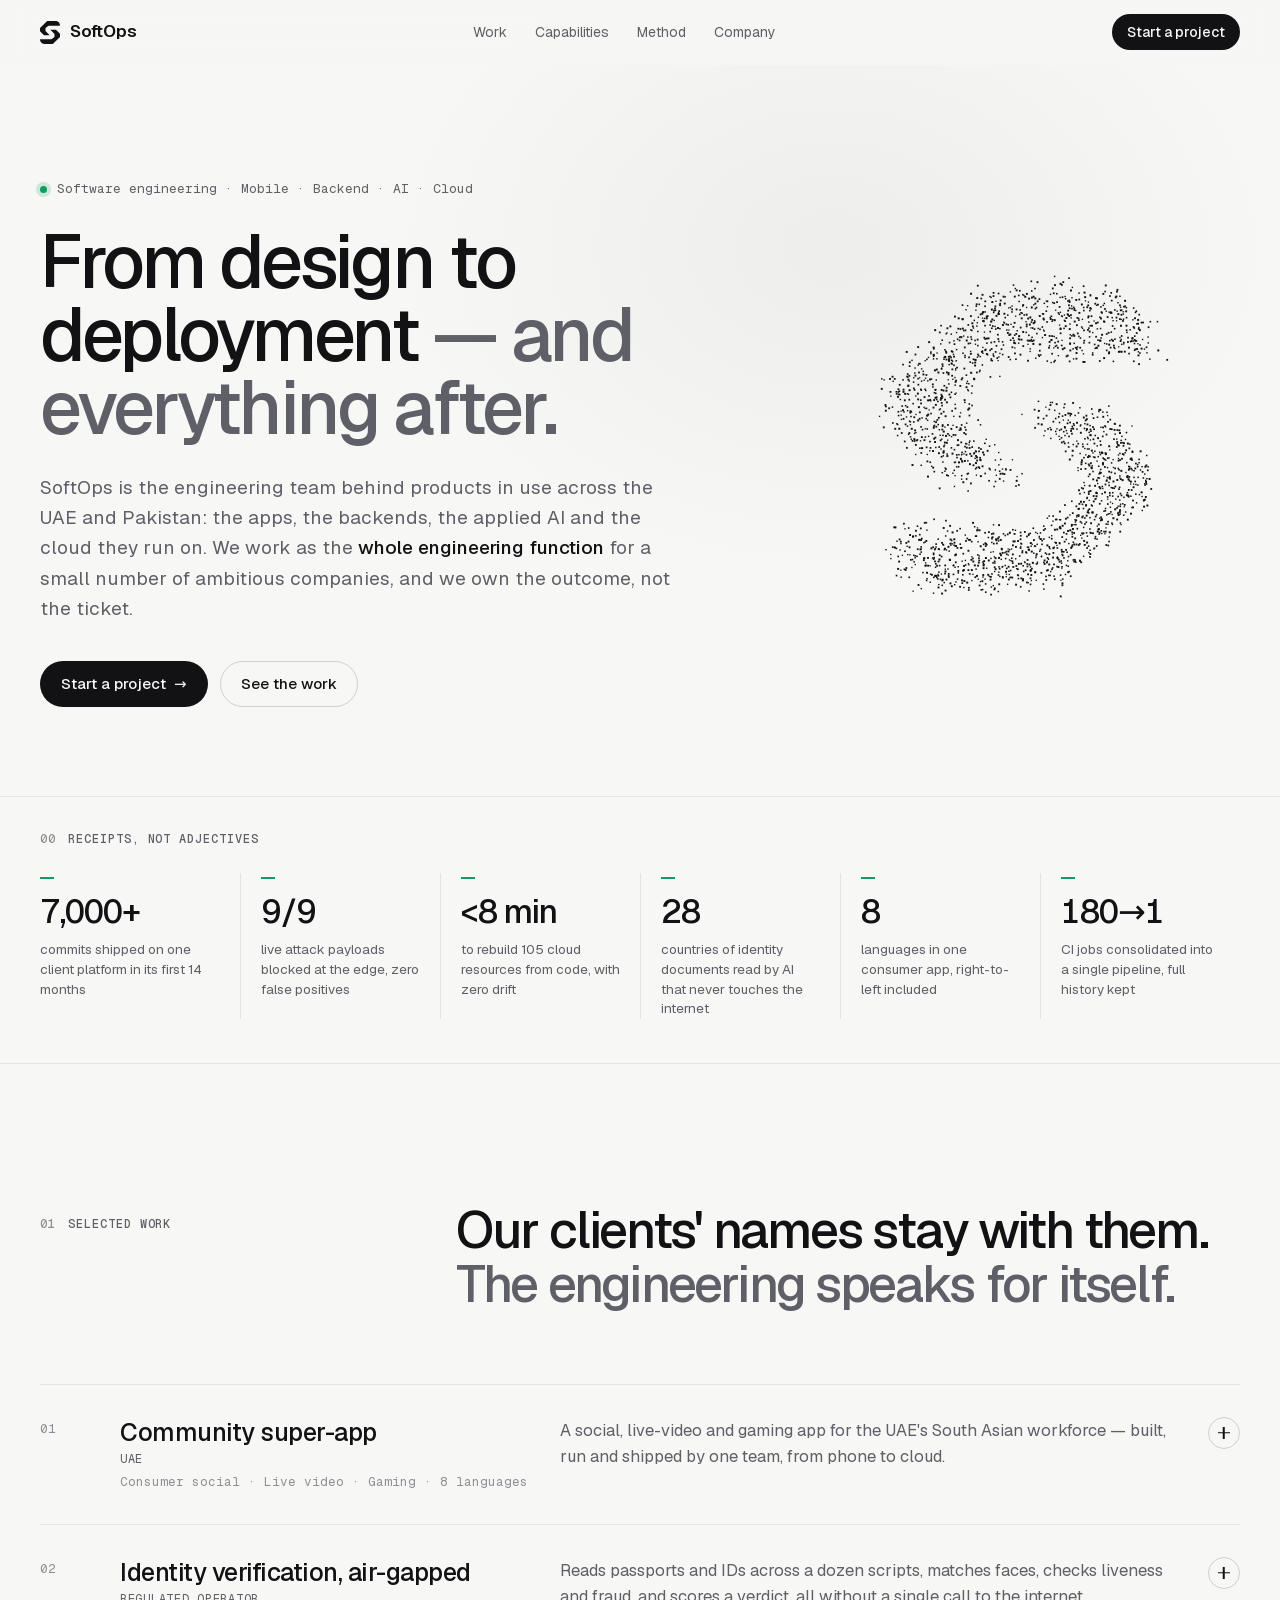
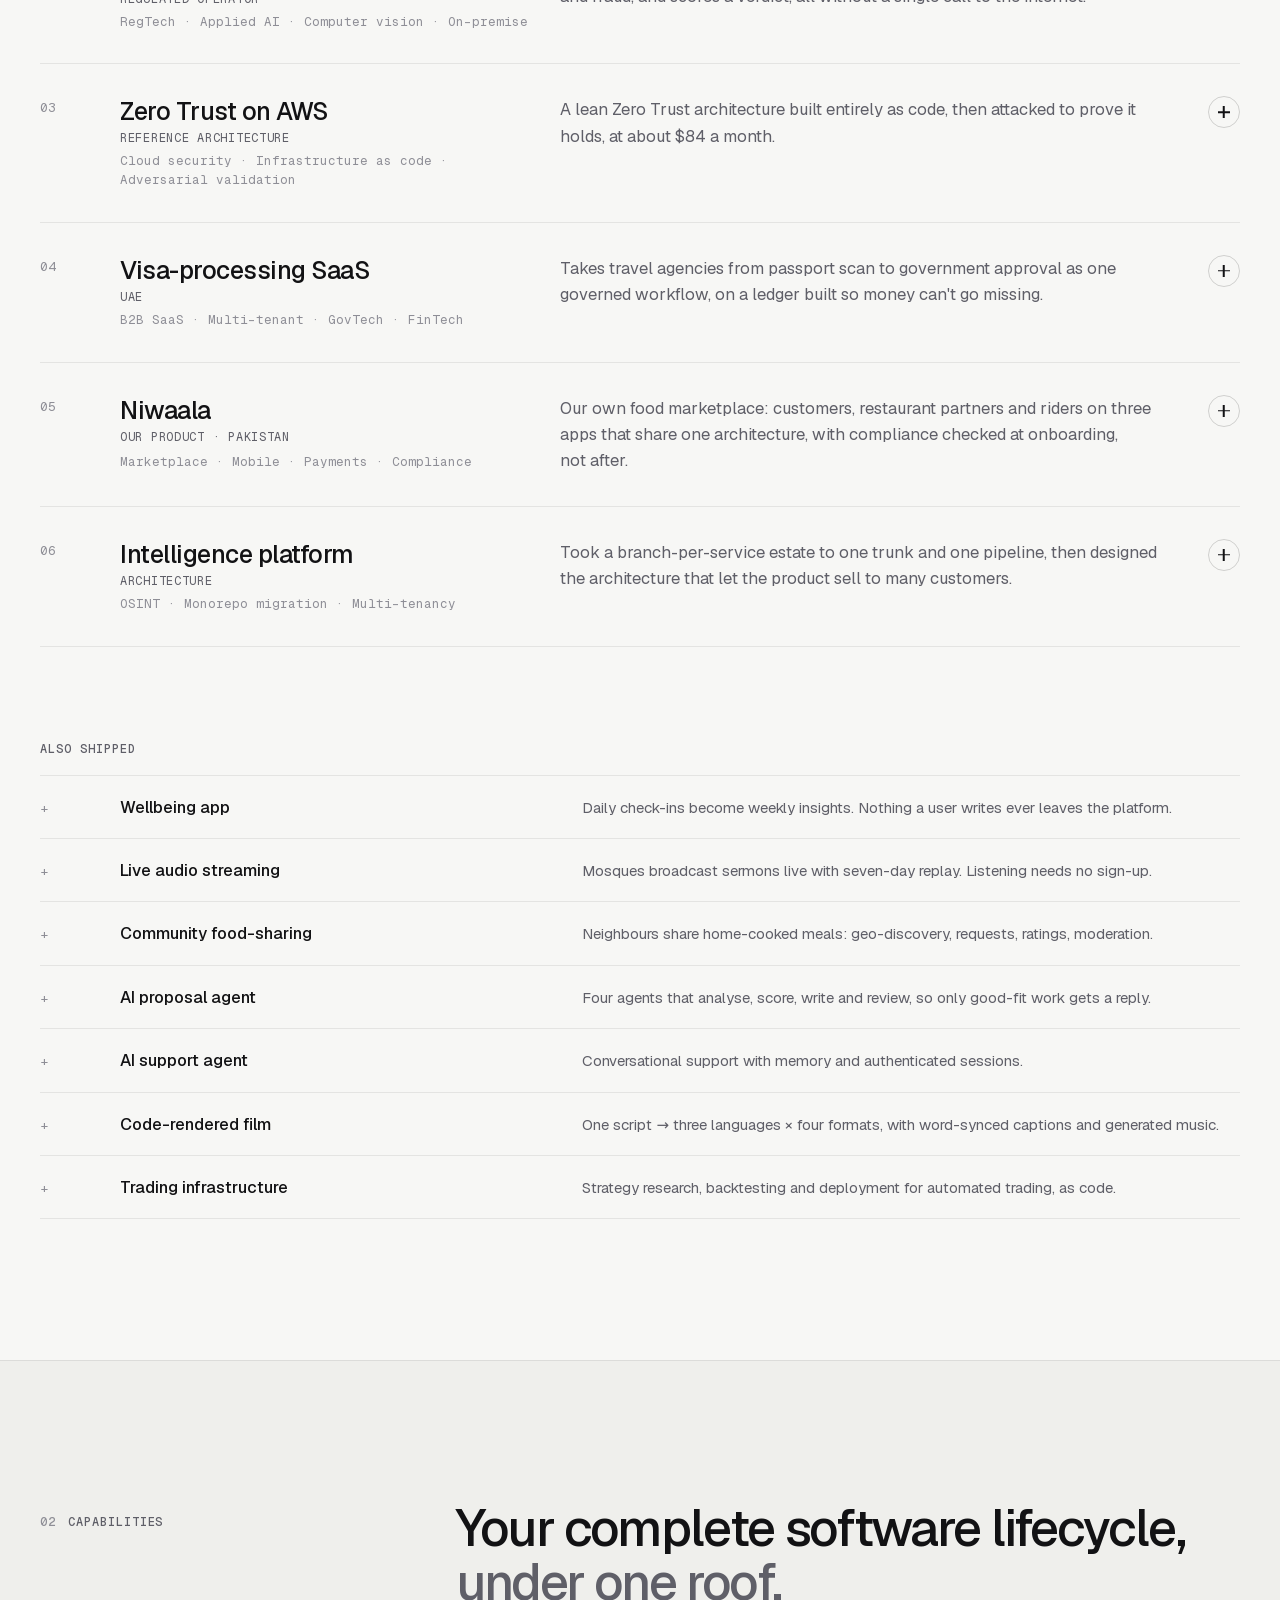
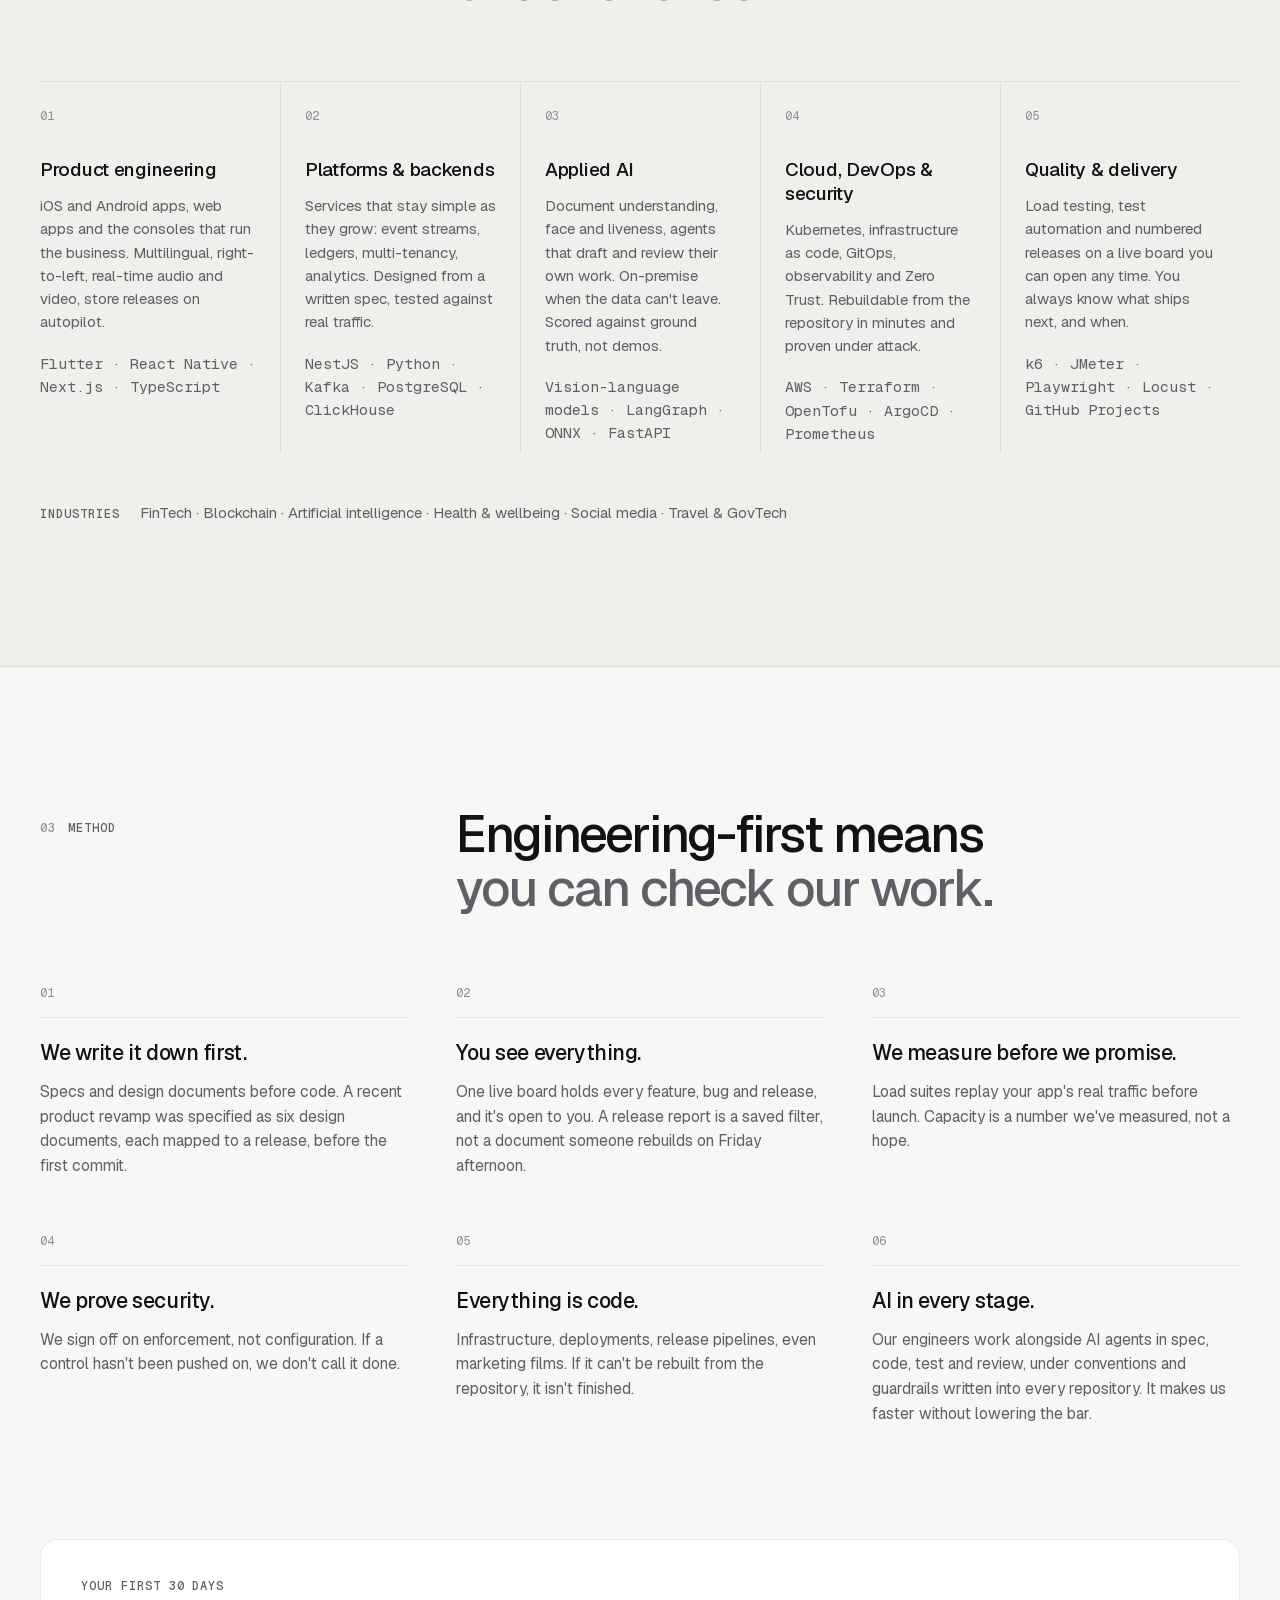
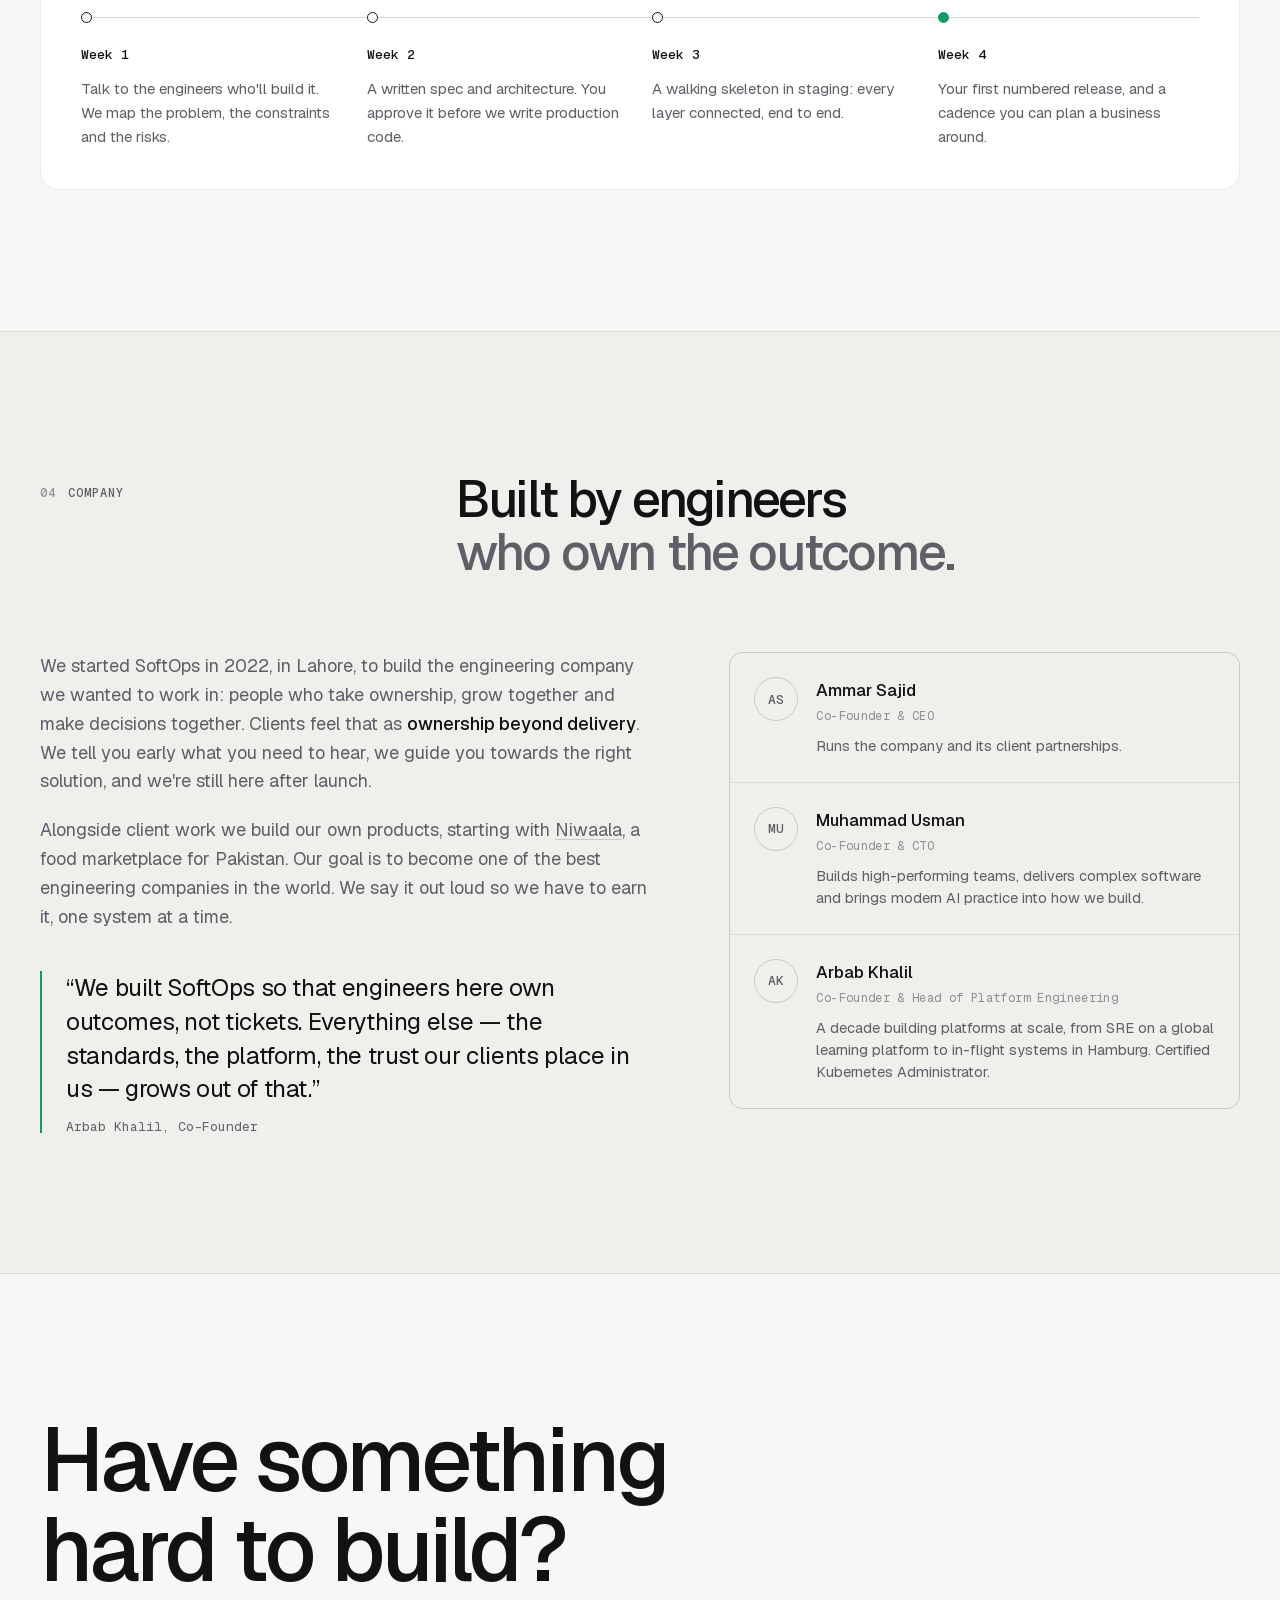
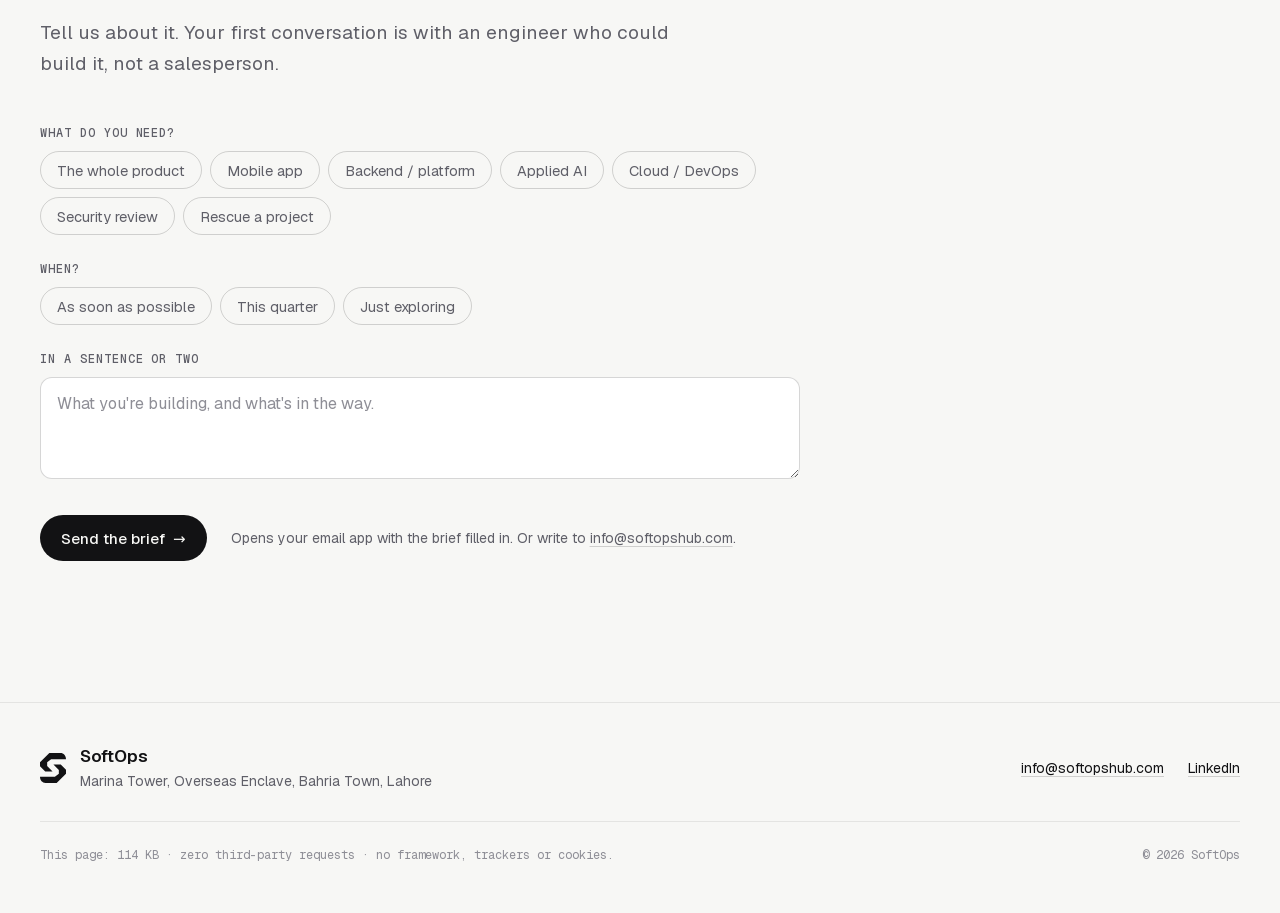
==== commit a408c6ee: "Fix "Send the brief" doing nothing without a mail app The form built a correct mailto: link, but mai" ====
--- a/index.html
+++ b/index.html
@@ -451,6 +451,14 @@
           <button class="btn" type="submit">Send the brief <span aria-hidden="true">→</span></button>
           <p class="muted">Opens your email app with the brief filled in. Or write to <a href="mailto:info@softopshub.com">info@softopshub.com</a>.</p>
         </div>
+        <div class="brief__sent" id="brief-sent" role="status" hidden>
+          <p><b>Your brief is ready.</b> <span class="muted">If your email app didn't open, send it another way:</span></p>
+          <div class="brief__alts">
+            <a class="btn btn--ghost btn--sm" id="via-gmail" href="https://mail.google.com/" target="_blank" rel="noopener">Open in Gmail</a>
+            <a class="btn btn--ghost btn--sm" id="via-outlook" href="https://outlook.office.com/mail/" target="_blank" rel="noopener">Open in Outlook</a>
+            <button class="btn btn--ghost btn--sm" id="copy-brief" type="button">Copy brief</button>
+          </div>
+        </div>
       </form>
     </div>
   </section>
--- a/assets/css/site.css
+++ b/assets/css/site.css
@@ -335,6 +335,11 @@
 .field textarea:focus { outline: none; border-color: var(--text); }
 .brief__go { display: flex; flex-wrap: wrap; align-items: center; gap: 16px 24px; }
 .brief__go p { font-size: 14px; }
+.brief__sent { padding: 20px 22px; border: 1px solid var(--line-strong); border-left: 2px solid var(--accent); border-radius: 12px; background: var(--surface); }
+.brief__sent[hidden] { display: none; }
+.brief__sent p { font-size: 15px; }
+.brief__sent b { font-weight: 500; }
+.brief__alts { display: flex; flex-wrap: wrap; gap: 8px; margin-top: 14px; }
 
 /* ---------- Footer ---------- */
 .foot { border-top: 1px solid var(--line); padding: 40px 0 48px; }
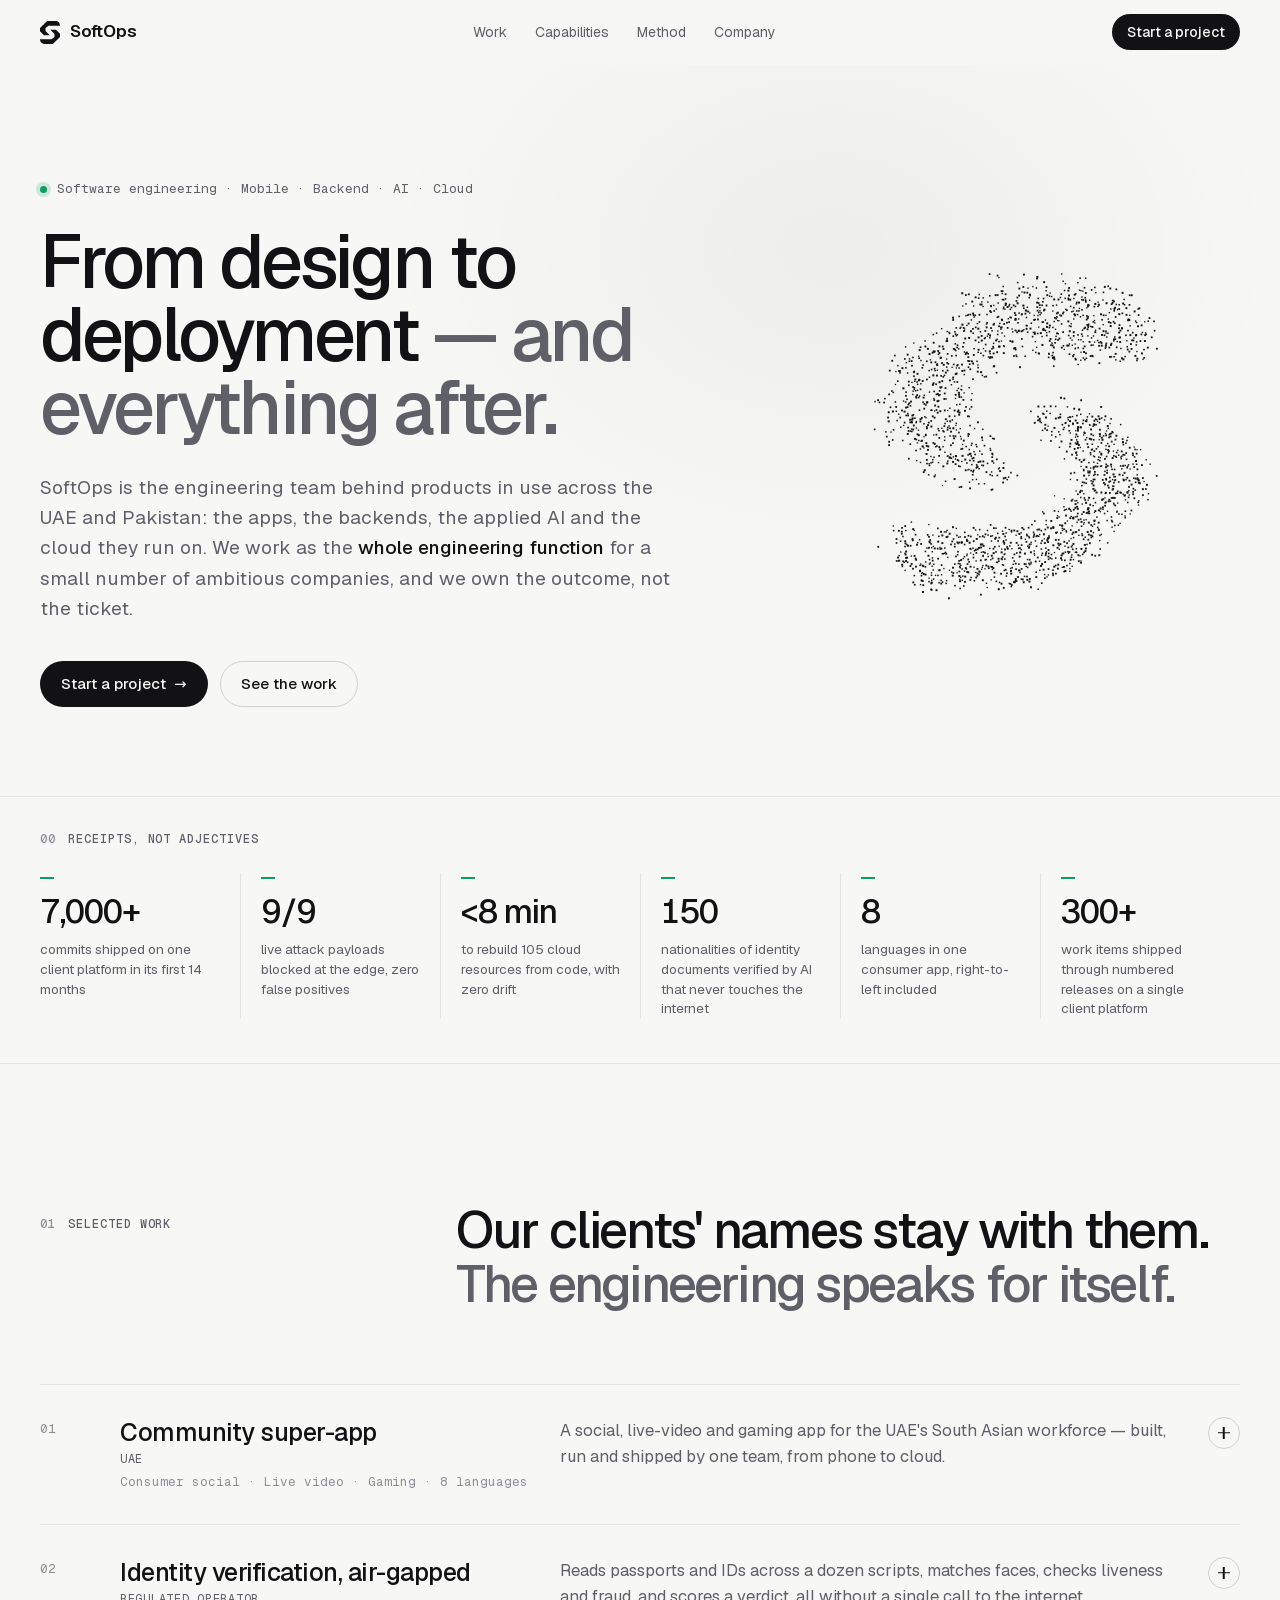
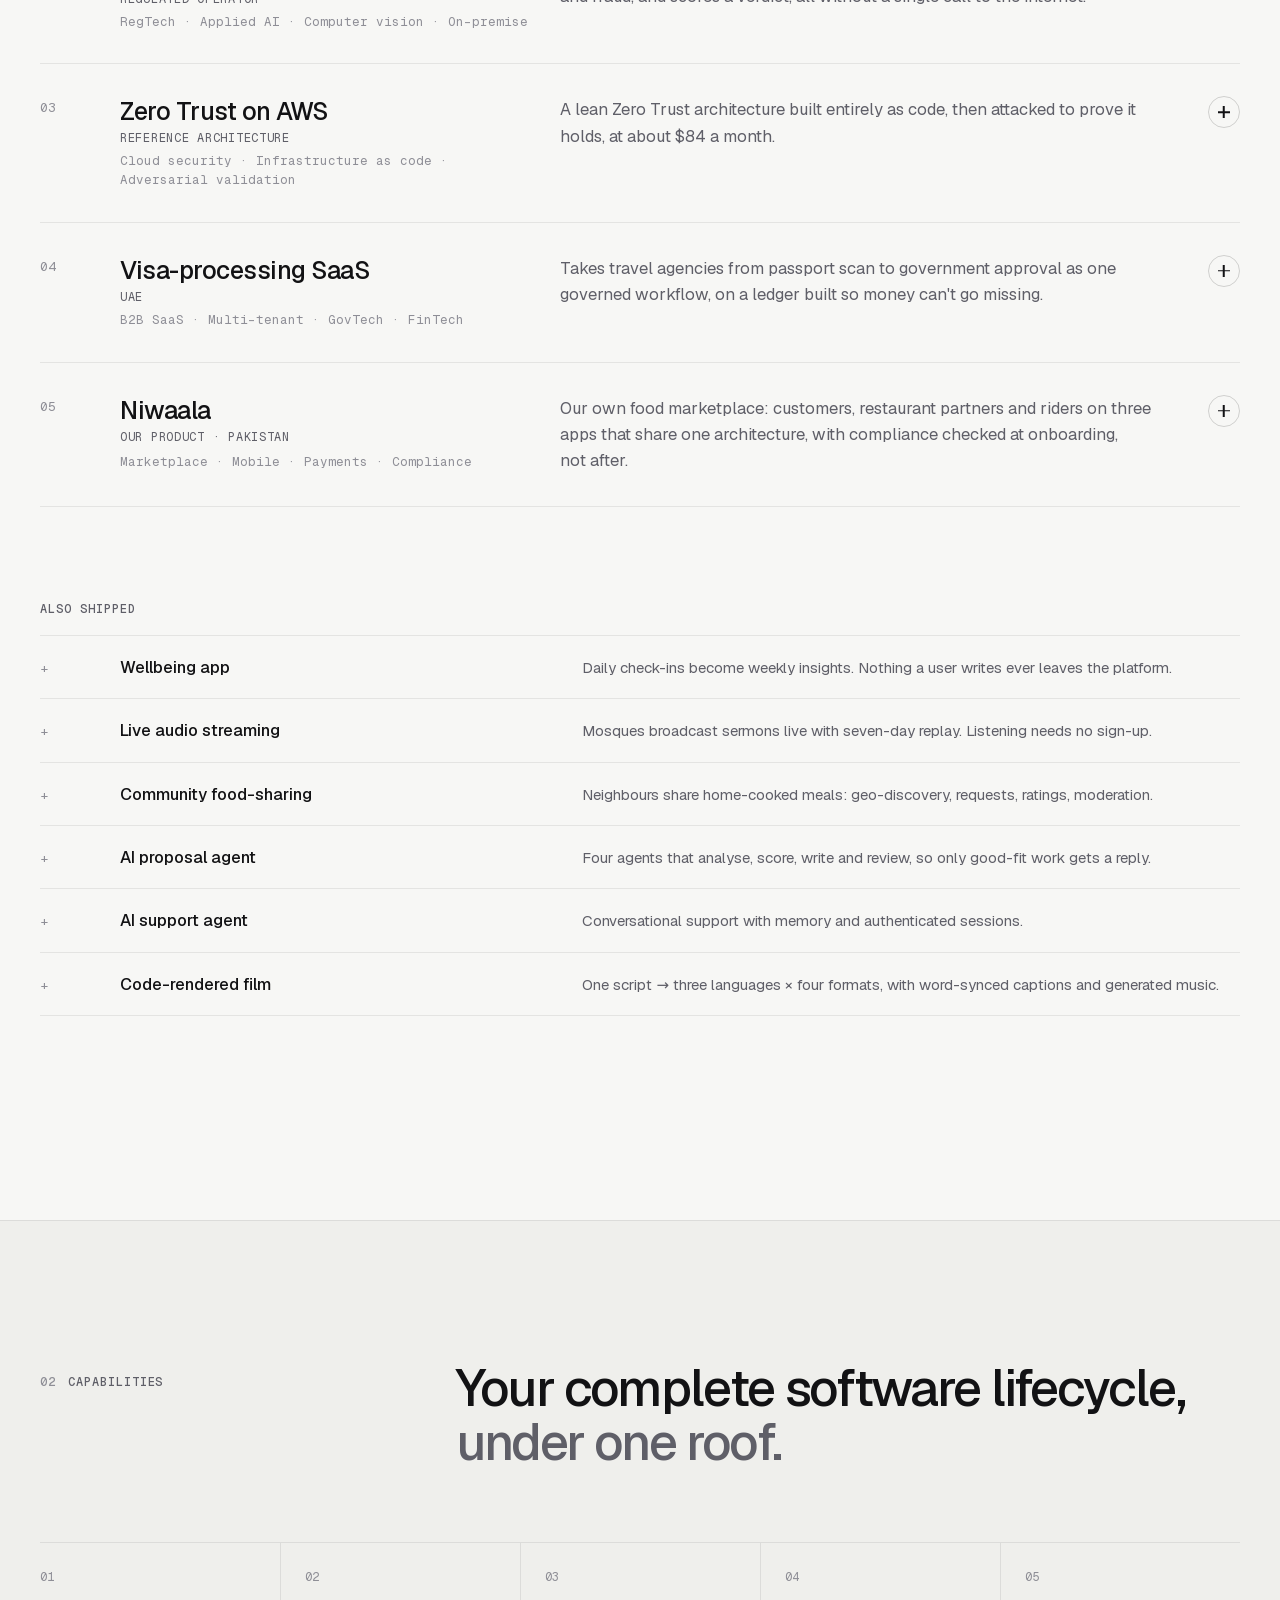
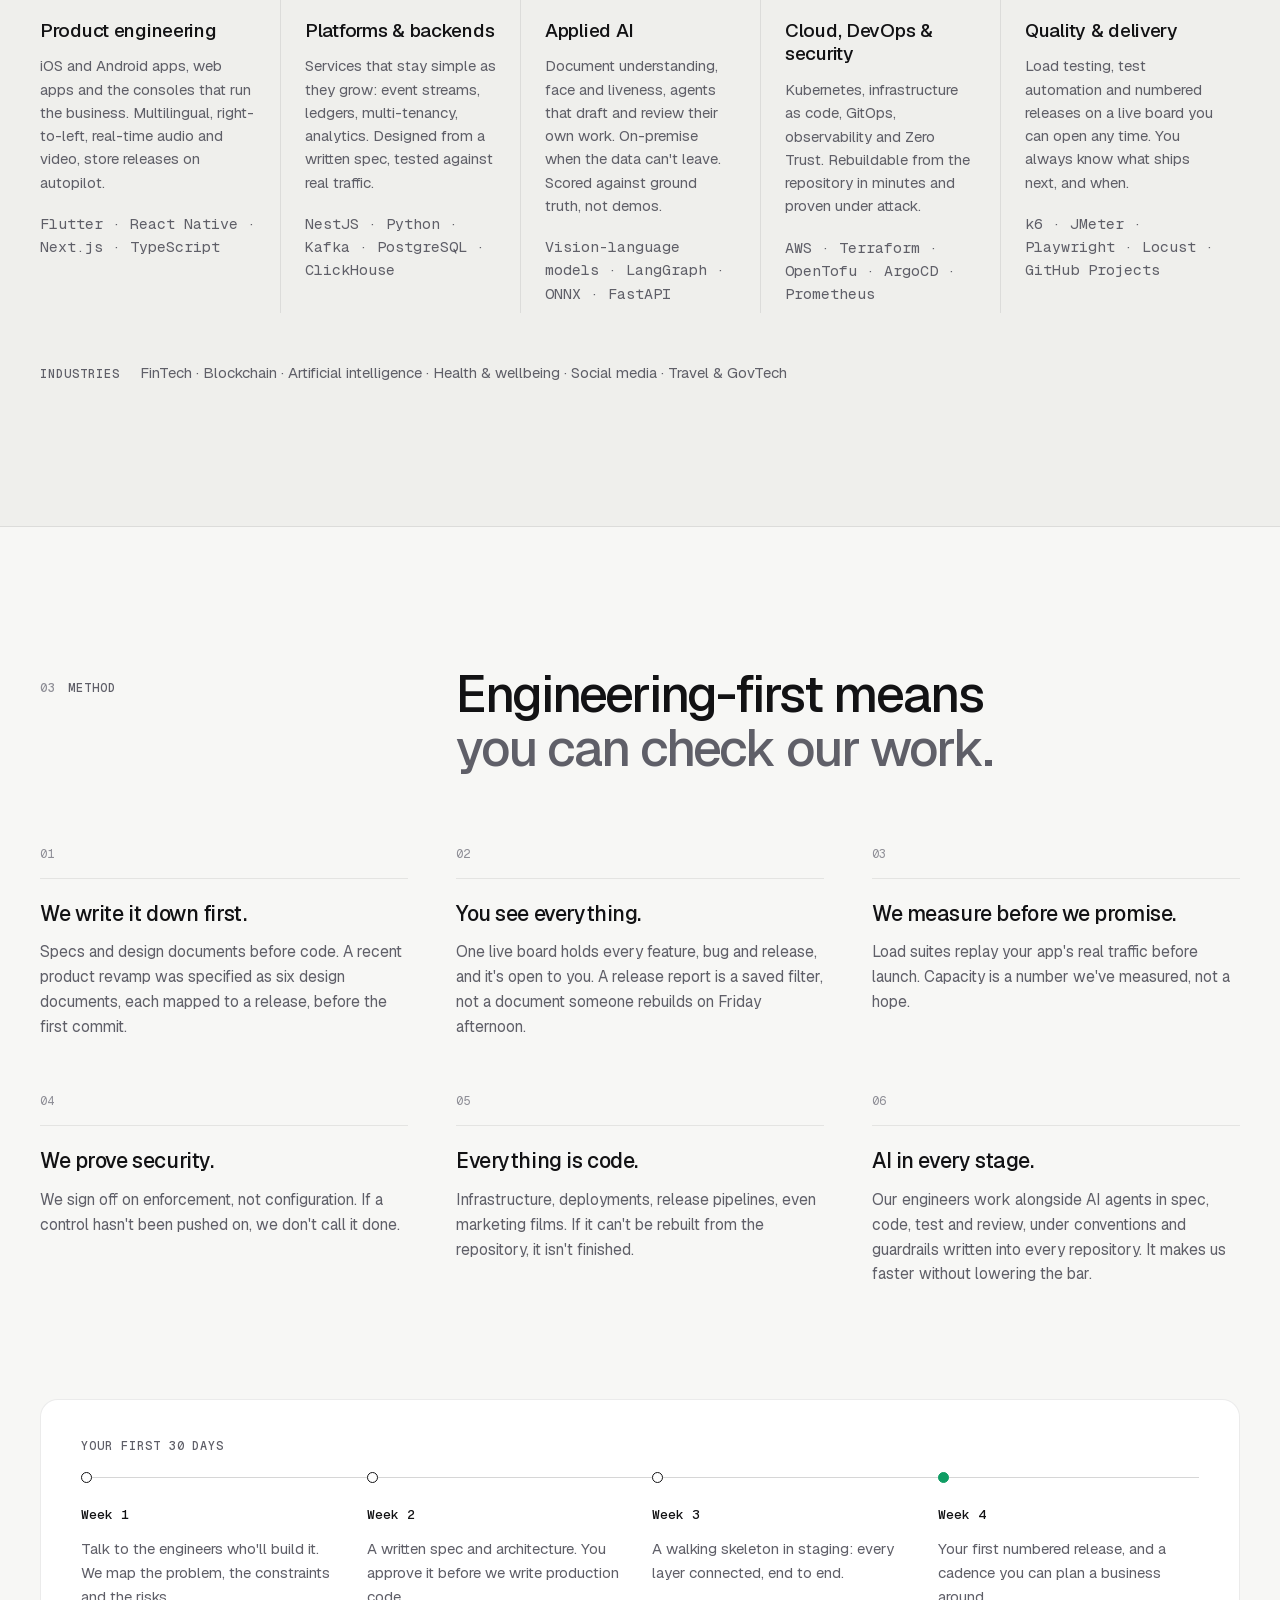
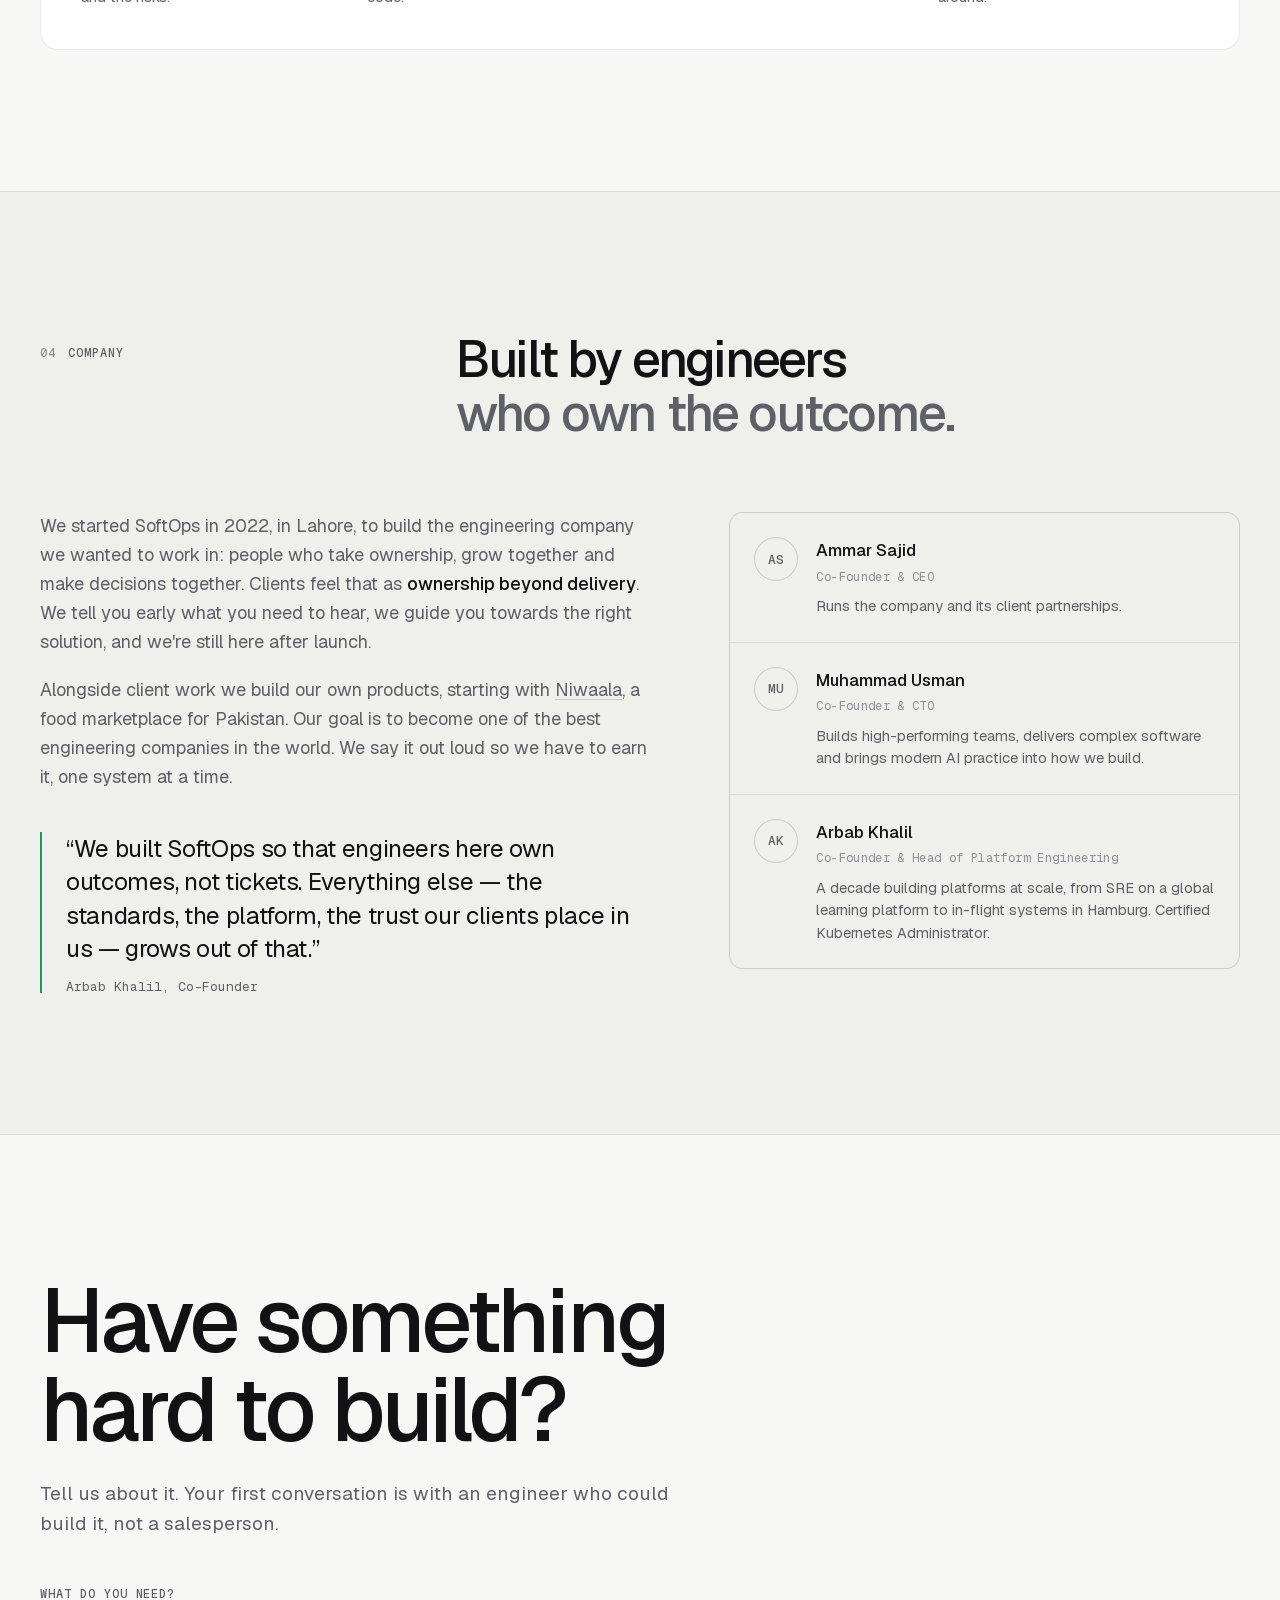
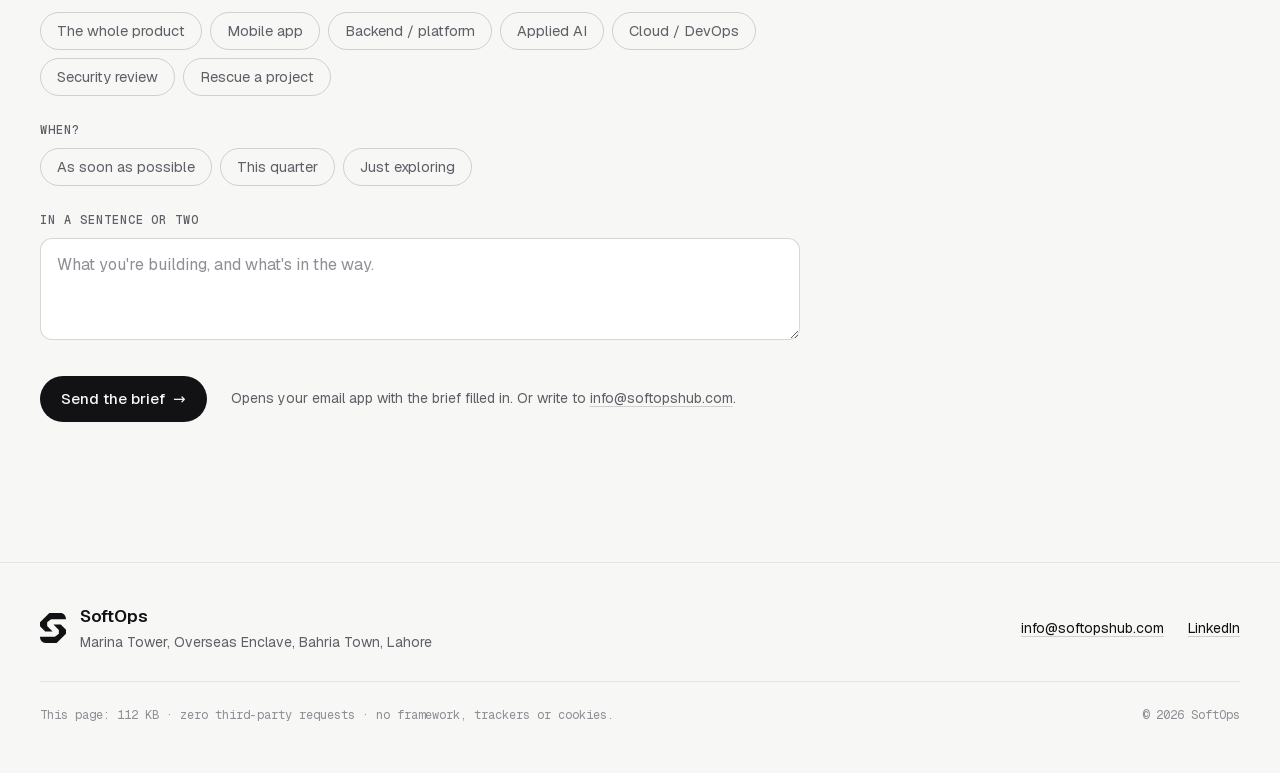
==== commit 4fb4d2b0: "Remove the intelligence-platform case; identity verification now 150 nationalities - Drop case file " ====
--- a/index.html
+++ b/index.html
@@ -100,9 +100,9 @@
         <li><b data-count="7000" data-suffix="+">7,000+</b><span>commits shipped on one client platform in its first 14 months</span></li>
         <li><b>9/9</b><span>live attack payloads blocked at the edge, zero false positives</span></li>
         <li><b>&lt;8 min</b><span>to rebuild 105 cloud resources from code, with zero drift</span></li>
-        <li><b data-count="28">28</b><span>countries of identity documents read by AI that never touches the internet</span></li>
+        <li><b data-count="150">150</b><span>nationalities of identity documents verified by AI that never touches the internet</span></li>
         <li><b data-count="8">8</b><span>languages in one consumer app, right-to-left included</span></li>
-        <li><b>180→1</b><span>CI jobs consolidated into a single pipeline, full history kept</span></li>
+        <li><b>300+</b><span>work items shipped through numbered releases on a single client platform</span></li>
       </ul>
     </div>
   </section>
@@ -172,7 +172,7 @@
             </div>
             <dl class="case__nums">
               <div><dt>16</dt><dd>services, up and healthy from a single command</dd></div>
-              <div><dt>28</dt><dd>countries in the verified ground-truth set</dd></div>
+              <div><dt>150</dt><dd>nationalities whose identity documents the platform verifies</dd></div>
               <div><dt>1,000</dt><dd>ground-truth cases every change is scored against</dd></div>
               <div><dt>v1→v17</dt><dd>face-matching releases in seven weeks, 82 tests</dd></div>
             </dl>
@@ -265,36 +265,6 @@
               <div><dt>11</dt><dd>backend services in one monorepo</dd></div>
               <div><dt>6</dt><dd>onboarding modules specified, traced and tested</dd></div>
               <div><dt>3</dt><dd>build flavours per app: dev, staging, production</dd></div>
-            </dl>
-          </div>
-        </details>
-
-        <details class="case" id="intelligence-platform">
-          <summary>
-            <span class="case__n">06</span>
-            <span class="case__title">Intelligence platform<span class="case__where">Architecture</span></span>
-            <span class="case__line">Took a branch-per-service estate to one trunk and one pipeline, then designed the architecture that let the product sell to many customers.</span>
-            <span class="case__tags">OSINT · Monorepo migration · Multi-tenancy</span>
-            <span class="case__toggle" aria-hidden="true"></span>
-          </summary>
-          <div class="case__body">
-            <div class="case__story">
-              <h3>Foundations first.</h3>
-              <p>We get hired to fix foundations, not just add features. Here the product worked, but the ground under it made every change slow and every new customer a new installation.</p>
-              <ul class="built">
-                <li>Three repositories merged into one trunk-based monorepo, history preserved</li>
-                <li>~180 CI jobs replaced by one path-filtered pipeline</li>
-                <li>Multi-tenant design isolating identity, data, search and queues per customer</li>
-                <li>Onboarding workflow, billing model and per-tenant cost analysis</li>
-                <li>A single-tenant fleet option for customers who need their own installation</li>
-              </ul>
-              <p class="stack">Python · Elasticsearch · Kubernetes · GitHub Actions · Flutter</p>
-            </div>
-            <dl class="case__nums">
-              <div><dt>180→1</dt><dd>CI jobs to one pipeline, environment drift ended</dd></div>
-              <div><dt>3→1</dt><dd>repositories, with every commit's history intact</dd></div>
-              <div><dt>10k</dt><dd>record ceiling on search results removed</dd></div>
-              <div><dt>1→N</dt><dd>customers the platform can now be sold to</dd></div>
             </dl>
           </div>
         </details>
